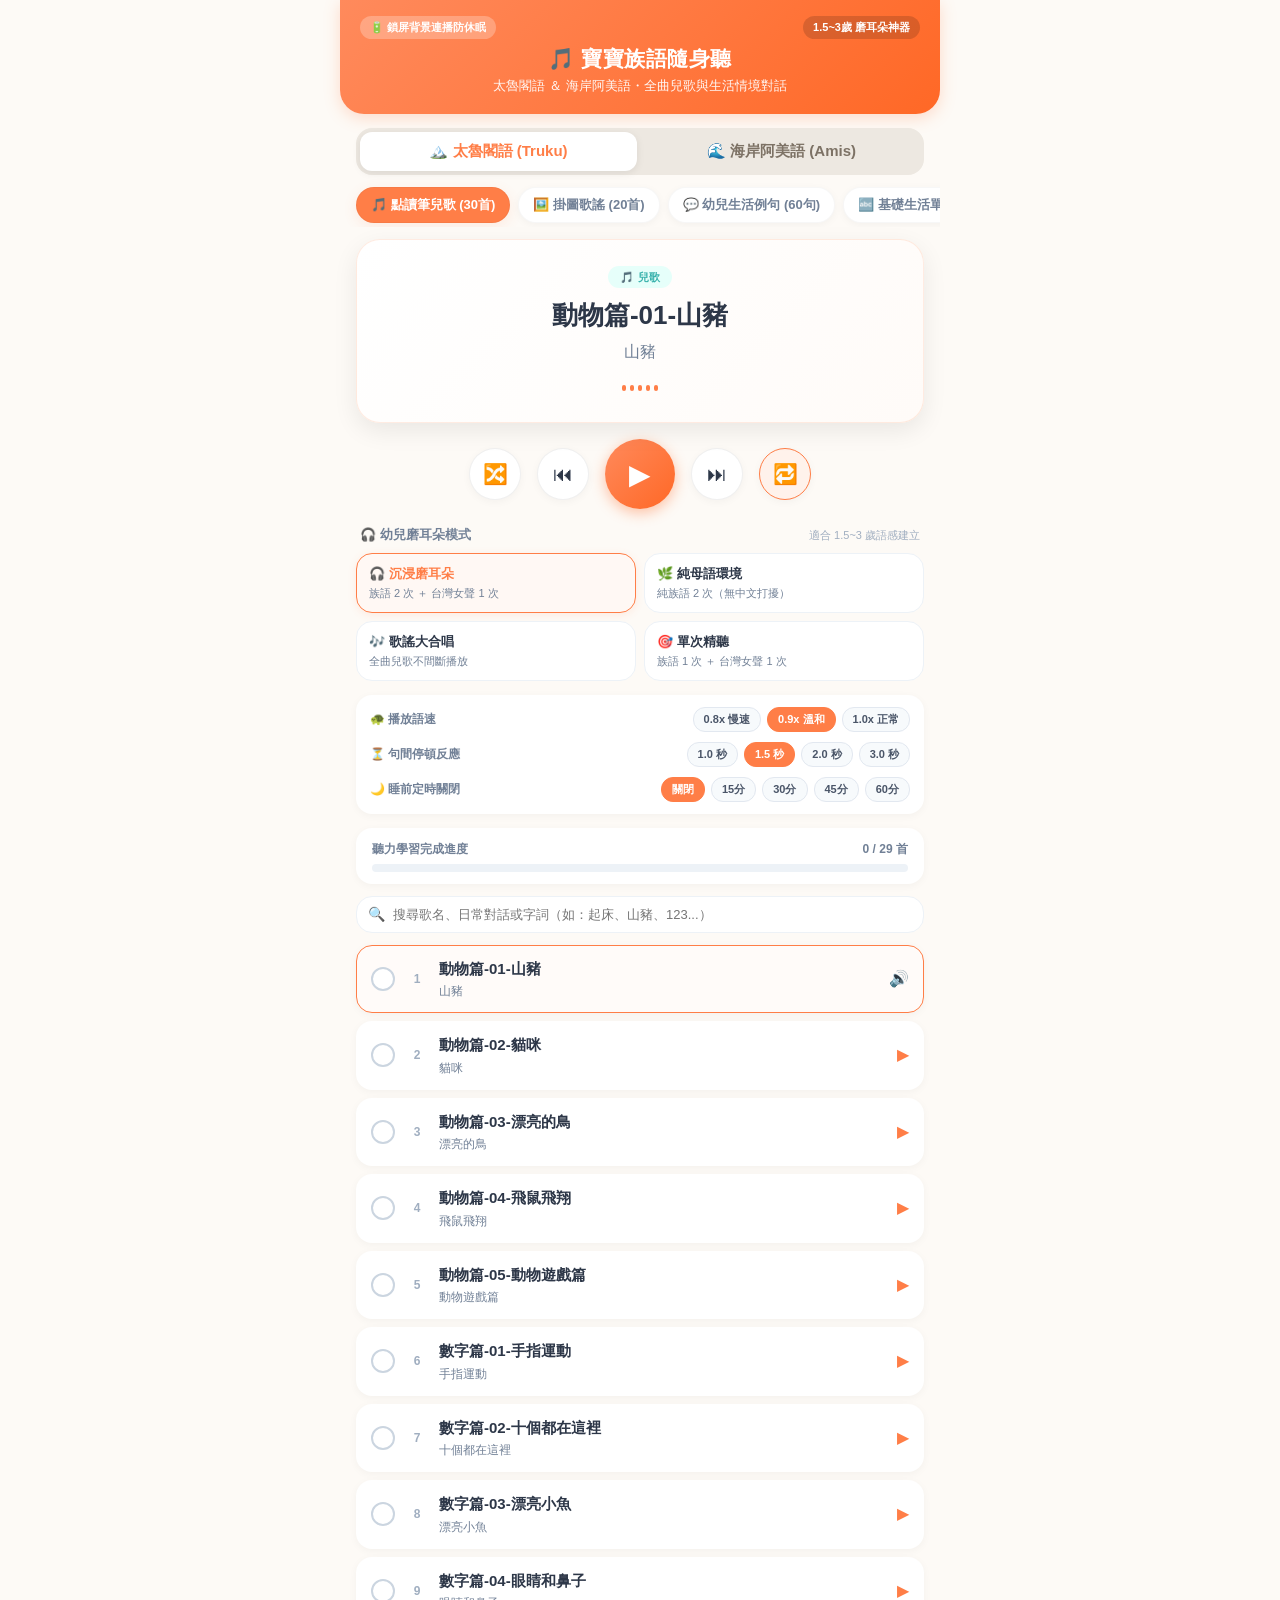
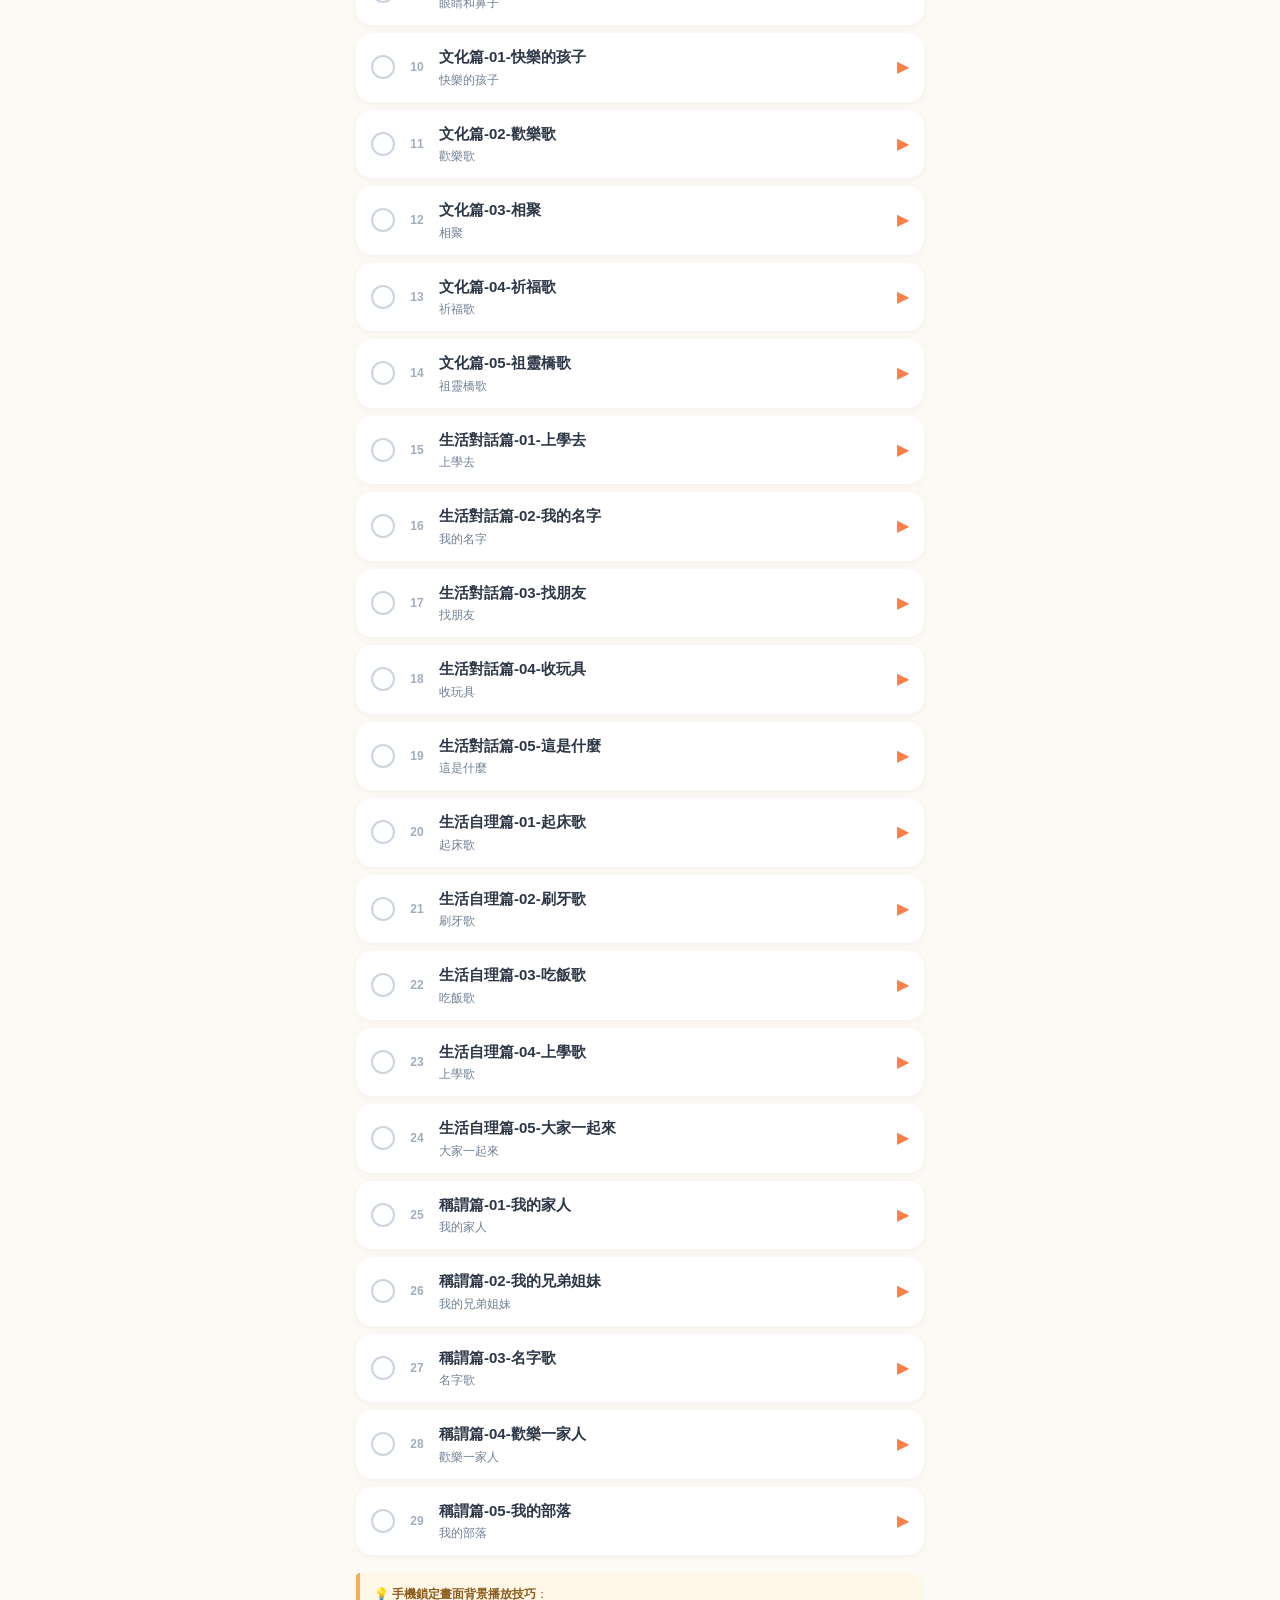
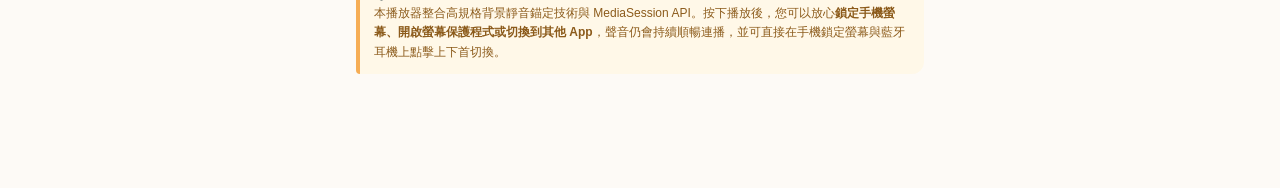
==== index.html @ fae2598d "feat: 全面升級微軟台灣自然女聲(曉臻)高音質中文朗讀及播放器連播優化 - 新增 267 個微軟神經網路 zh-TW-HsiaoChenNeural 高清 MP3 音檔 - 更新 commute_" ====
<!DOCTYPE html>
<html lang="zh-Hant">
<head>
  <meta charset="UTF-8">
  <meta name="viewport" content="width=device-width, initial-scale=1.0, maximum-scale=1.0, user-scalable=no, viewport-fit=cover">
  <title>寶寶族語隨身聽 - 太魯閣語 ＆ 海岸阿美語</title>
  <meta name="description" content="專為 1.5～3 歲幼兒打造的太魯閣語與海岸阿美語聽力啟蒙隨身聽，支援手機鎖屏連續播放">
  <meta name="theme-color" content="#ff7e47">
  <meta name="apple-mobile-web-app-capable" content="yes">
  <meta name="apple-mobile-web-app-status-bar-style" content="black-translucent">
  <link rel="manifest" href="manifest.json">
  <link rel="icon" type="image/png" href="icons/icon-192.png">
  <link rel="apple-touch-icon" href="icons/icon-192.png">
  <link rel="stylesheet" href="css/app.css">
</head>
<body>

<div class="app-container">
  <!-- 頂部標頭 -->
  <header>
    <div class="header-top">
      <span class="app-badge">🔋 鎖屏背景連播防休眠</span>
      <span class="app-badge" style="background: rgba(0,0,0,0.15)">1.5~3歲 磨耳朵神器</span>
    </div>
    <h1>🎵 寶寶族語隨身聽</h1>
    <p>太魯閣語 ＆ 海岸阿美語・全曲兒歌與生活情境對話</p>
  </header>

  <!-- 雙語切換 -->
  <div class="lang-selector">
    <button class="lang-btn active" data-lang="truku">🏔️ 太魯閣語 (Truku)</button>
    <button class="lang-btn" data-lang="amis">🌊 海岸阿美語 (Amis)</button>
  </div>

  <!-- 分類導航滑桿 -->
  <div class="cat-scroll-container">
    <button class="cat-pill active" data-cat="song_wawa">🎵 點讀筆兒歌 (30首)</button>
    <button class="cat-pill" data-cat="song_chart">🖼️ 掛圖歌謠 (20首)</button>
    <button class="cat-pill" data-cat="dialogues">💬 幼兒生活例句 (60句)</button>
    <button class="cat-pill" data-cat="vocab_wawa">🔤 基礎生活單字 (60字)</button>
    <button class="cat-pill" data-cat="vocab_lima">📖 LIMA 主題詞彙 (150字)</button>
    <button class="cat-pill" data-cat="song_classic">📻 經典歌謠篇</button>
    <button class="cat-pill" data-cat="all">🌟 綜合大輪播</button>
  </div>

  <!-- 當前播放主卡片 -->
  <div class="hero-card" id="heroCard">
    <span class="hero-tag" id="heroTag">🎵 兒歌樂園</span>
    <div class="hero-title" id="heroTitle">載入中...</div>
    <div class="hero-sub" id="heroSub">點擊播放開始磨耳朵</div>
    <div class="audio-pulse">
      <div class="pulse-bar"></div>
      <div class="pulse-bar"></div>
      <div class="pulse-bar"></div>
      <div class="pulse-bar"></div>
      <div class="pulse-bar"></div>
    </div>
  </div>

  <!-- 主播放控制列 -->
  <div class="controls-main">
    <button class="ctrl-btn" id="shuffleBtn" title="隨機洗牌">🔀</button>
    <button class="ctrl-btn" id="prevBtn" title="上一首">⏮</button>
    <button class="ctrl-btn play-btn" id="playBtn" title="播放 / 暫停">▶</button>
    <button class="ctrl-btn" id="nextBtn" title="下一首">⏭</button>
    <button class="ctrl-btn active" id="loopBtn" title="整輪循環">🔁</button>
  </div>

  <!-- 幼兒磨耳朵模式選擇 -->
  <div class="section-title">
    <span>🎧 幼兒磨耳朵模式</span>
    <span style="font-size:11px; font-weight:normal; color:#a0aec0;">適合 1.5~3 歲語感建立</span>
  </div>
  <div class="mode-grid">
    <div class="mode-btn active" data-mode="repeat2_zh1">
      <div class="mode-title">🎧 沉浸磨耳朵</div>
      <div class="mode-desc">族語 2 次 ＋ 台灣女聲 1 次</div>
    </div>
    <div class="mode-btn" data-mode="indigenous_only">
      <div class="mode-title">🌿 純母語環境</div>
      <div class="mode-desc">純族語 2 次（無中文打擾）</div>
    </div>
    <div class="mode-btn" data-mode="song_continuous">
      <div class="mode-title">🎶 歌謠大合唱</div>
      <div class="mode-desc">全曲兒歌不間斷播放</div>
    </div>
    <div class="mode-btn" data-mode="repeat1_zh1">
      <div class="mode-title">🎯 單次精聽</div>
      <div class="mode-desc">族語 1 次 ＋ 台灣女聲 1 次</div>
    </div>
  </div>

  <!-- 聽力參數微調面板 -->
  <div class="params-box">
    <!-- 語速 -->
    <div class="param-row">
      <span class="param-label">🐢 播放語速</span>
      <div class="pill-group">
        <button class="option-pill speed-pill" data-speed="0.8">0.8x 慢速</button>
        <button class="option-pill speed-pill active" data-speed="0.9">0.9x 溫和</button>
        <button class="option-pill speed-pill" data-speed="1.0">1.0x 正常</button>
      </div>
    </div>
    <!-- 句間停頓 -->
    <div class="param-row">
      <span class="param-label">⏳ 句間停頓反應</span>
      <div class="pill-group">
        <button class="option-pill gap-pill" data-gap="1.0">1.0 秒</button>
        <button class="option-pill gap-pill active" data-gap="1.5">1.5 秒</button>
        <button class="option-pill gap-pill" data-gap="2.0">2.0 秒</button>
        <button class="option-pill gap-pill" data-gap="3.0">3.0 秒</button>
      </div>
    </div>
    <!-- 睡眠定時器 -->
    <div class="param-row">
      <span class="param-label">🌙 睡前定時關閉</span>
      <div class="pill-group">
        <button class="option-pill sleep-pill active" data-sleep="0">關閉</button>
        <button class="option-pill sleep-pill" data-sleep="15">15分</button>
        <button class="option-pill sleep-pill" data-sleep="30">30分</button>
        <button class="option-pill sleep-pill" data-sleep="45">45分</button>
        <button class="option-pill sleep-pill" data-sleep="60">60分</button>
      </div>
    </div>
  </div>

  <!-- 打卡進度條 -->
  <div class="progress-card">
    <div class="progress-header">
      <span>聽力學習完成進度</span>
      <span><strong id="doneCount">0</strong> / <span id="totalCount">0</span> 首</span>
    </div>
    <div class="progress-bar-bg">
      <div class="progress-bar-fill" id="progressFill"></div>
    </div>
  </div>

  <!-- 搜尋過濾框 -->
  <div class="search-box">
    <span class="search-icon">🔍</span>
    <input type="text" id="searchInput" class="search-input" placeholder="搜尋歌名、日常對話或字詞（如：起床、山豬、123...）">
  </div>

  <!-- 歌曲 / 句型列表 -->
  <div class="playlist" id="playlist"></div>

  <!-- 說明卡片 -->
  <div class="notice-box">
    💡 <strong>手機鎖定畫面背景播放技巧</strong>：<br>
    本播放器整合高規格背景靜音錨定技術與 MediaSession API。按下播放後，您可以放心<strong>鎖定手機螢幕、開啟螢幕保護程式或切換到其他 App</strong>，聲音仍會持續順暢連播，並可直接在手機鎖定螢幕與藍牙耳機上點擊上下首切換。
  </div>
</div>

<!-- 浮動迷你播放列 -->
<div class="mini-player" id="miniPlayer" style="display:none;">
  <div class="mini-info">
    <div class="mini-title" id="miniTitle">-</div>
    <div class="mini-sub" id="miniSub">-</div>
  </div>
  <div class="mini-controls">
    <button class="mini-btn" id="miniPrevBtn">⏮</button>
    <button class="mini-btn play" id="miniPlayBtn">▶</button>
    <button class="mini-btn" id="miniNextBtn">⏭</button>
  </div>
</div>

<!-- 模組化腳本 -->
<script src="js/data/truku_data.js"></script>
<script src="js/data/amis_data.js"></script>
<script src="js/audio_engine.js"></script>
<script src="js/commute_player.js"></script>
<script src="js/app.js"></script>

</body>
</html>
---- css/app.css ----
:root {
  --primary: #ff7e47;
  --primary-light: #fff2eb;
  --primary-hover: #ff6826;
  --secondary: #38b2ac;
  --secondary-light: #e6fffa;
  --accent: #f6ad55;
  --accent-yellow: #fefcbf;
  --bg: #fdfaf6;
  --card-bg: #ffffff;
  --text-main: #2d3748;
  --text-muted: #718096;
  --text-light: #a0aec0;
  --border-color: #edf2f7;
  --done-color: #48bb78;
  --shadow-sm: 0 2px 8px rgba(0, 0, 0, 0.04);
  --shadow-md: 0 4px 14px rgba(255, 126, 71, 0.12);
  --shadow-lg: 0 8px 24px rgba(0, 0, 0, 0.08);
  --radius-sm: 10px;
  --radius-md: 16px;
  --radius-lg: 24px;
}

* {
  box-sizing: border-box;
  margin: 0;
  padding: 0;
  -webkit-tap-highlight-color: transparent;
  user-select: none;
}

body {
  font-family: -apple-system, BlinkMacSystemFont, "Segoe UI", Roboto, "PingFang TC", "Microsoft JhengHei", sans-serif;
  background-color: var(--bg);
  color: var(--text-main);
  line-height: 1.5;
  padding-bottom: 90px;
}

.app-container {
  max-width: 600px;
  margin: 0 auto;
  min-height: 100vh;
  display: flex;
  flex-direction: column;
}

/* Header */
header {
  background: linear-gradient(135deg, #ff8a5c 0%, #ff6826 100%);
  color: white;
  padding: 16px 20px 18px;
  border-radius: 0 0 var(--radius-lg) var(--radius-lg);
  box-shadow: 0 4px 16px rgba(255, 126, 71, 0.25);
  text-align: center;
}

.header-top {
  display: flex;
  justify-content: space-between;
  align-items: center;
  margin-bottom: 4px;
}

.app-badge {
  background: rgba(255, 255, 255, 0.25);
  color: white;
  font-size: 11px;
  font-weight: bold;
  padding: 3px 10px;
  border-radius: 20px;
  display: inline-flex;
  align-items: center;
  gap: 4px;
}

header h1 {
  font-size: 21px;
  font-weight: 800;
  letter-spacing: 0.5px;
  margin-top: 2px;
}

header p {
  font-size: 13px;
  opacity: 0.95;
  margin-top: 2px;
}

/* Language Switcher */
.lang-selector {
  display: flex;
  margin: 14px 16px 0;
  background: #ede8e1;
  border-radius: var(--radius-md);
  padding: 4px;
  gap: 6px;
}

.lang-btn {
  flex: 1;
  border: none;
  background: transparent;
  padding: 10px 8px;
  border-radius: 12px;
  font-size: 15px;
  font-weight: 700;
  color: #7d7265;
  cursor: pointer;
  transition: all 0.2s ease;
  display: flex;
  align-items: center;
  justify-content: center;
  gap: 6px;
}

.lang-btn.active {
  background: white;
  color: var(--primary);
  box-shadow: 0 2px 8px rgba(0, 0, 0, 0.08);
}

/* Category Pills (Horizontal Scroll) */
.cat-scroll-container {
  display: flex;
  gap: 8px;
  overflow-x: auto;
  padding: 12px 16px 4px;
  scrollbar-width: none;
}

.cat-scroll-container::-webkit-scrollbar {
  display: none;
}

.cat-pill {
  flex-shrink: 0;
  border: none;
  background: white;
  color: var(--text-muted);
  font-size: 13px;
  font-weight: 600;
  padding: 8px 14px;
  border-radius: 20px;
  box-shadow: var(--shadow-sm);
  cursor: pointer;
  transition: all 0.2s ease;
  display: flex;
  align-items: center;
  gap: 4px;
  border: 1px solid rgba(0,0,0,0.03);
}

.cat-pill.active {
  background: var(--primary);
  color: white;
  box-shadow: var(--shadow-md);
}

/* Hero Player Card */
.hero-card {
  margin: 12px 16px 0;
  background: linear-gradient(135deg, #ffffff 0%, #fffbf8 100%);
  border-radius: var(--radius-lg);
  padding: 24px 20px;
  text-align: center;
  box-shadow: var(--shadow-lg);
  border: 1px solid rgba(255, 126, 71, 0.15);
  position: relative;
  overflow: hidden;
}

.hero-tag {
  display: inline-block;
  font-size: 11px;
  font-weight: 700;
  color: var(--secondary);
  background: var(--secondary-light);
  padding: 3px 12px;
  border-radius: 20px;
  margin-bottom: 10px;
}

.hero-title {
  font-size: 26px;
  font-weight: 800;
  color: var(--text-main);
  line-height: 1.35;
  word-break: break-word;
  min-height: 36px;
  display: flex;
  align-items: center;
  justify-content: center;
}

.hero-sub {
  font-size: 16px;
  font-weight: 500;
  color: #718096;
  margin-top: 6px;
  min-height: 24px;
}

.audio-pulse {
  display: flex;
  justify-content: center;
  align-items: center;
  gap: 4px;
  height: 20px;
  margin-top: 14px;
}

.pulse-bar {
  width: 4px;
  height: 6px;
  background: var(--primary);
  border-radius: 2px;
  transition: height 0.2s ease;
}

.hero-card.playing .pulse-bar:nth-child(1) { animation: bounce 0.8s ease infinite alternate; }
.hero-card.playing .pulse-bar:nth-child(2) { animation: bounce 0.6s ease infinite 0.2s alternate; }
.hero-card.playing .pulse-bar:nth-child(3) { animation: bounce 0.9s ease infinite 0.4s alternate; }
.hero-card.playing .pulse-bar:nth-child(4) { animation: bounce 0.7s ease infinite 0.1s alternate; }
.hero-card.playing .pulse-bar:nth-child(5) { animation: bounce 0.8s ease infinite 0.3s alternate; }

@keyframes bounce {
  0% { height: 4px; }
  100% { height: 20px; }
}

/* Controls */
.controls-main {
  display: flex;
  align-items: center;
  justify-content: center;
  gap: 16px;
  margin: 16px 16px 0;
}

.ctrl-btn {
  background: white;
  border: 1px solid rgba(0,0,0,0.06);
  border-radius: 50%;
  width: 52px;
  height: 52px;
  font-size: 20px;
  box-shadow: var(--shadow-sm);
  display: flex;
  align-items: center;
  justify-content: center;
  cursor: pointer;
  color: var(--text-main);
  transition: all 0.15s ease;
}

.ctrl-btn:active {
  transform: scale(0.92);
}

.ctrl-btn.play-btn {
  width: 70px;
  height: 70px;
  background: linear-gradient(135deg, #ff8a5c 0%, #ff6826 100%);
  color: white;
  font-size: 28px;
  box-shadow: 0 4px 14px rgba(255, 104, 38, 0.4);
  border: none;
}

.ctrl-btn.active {
  color: var(--primary);
  border-color: var(--primary);
  background: var(--primary-light);
}

/* Play Mode Selector */
.section-title {
  font-size: 13px;
  font-weight: 700;
  color: var(--text-muted);
  margin: 16px 20px 8px;
  display: flex;
  justify-content: space-between;
  align-items: center;
}

.mode-grid {
  display: grid;
  grid-template-columns: repeat(2, 1fr);
  gap: 8px;
  margin: 0 16px;
}

.mode-btn {
  background: white;
  border: 1px solid var(--border-color);
  border-radius: var(--radius-md);
  padding: 10px 12px;
  text-align: left;
  cursor: pointer;
  transition: all 0.2s ease;
}

.mode-btn.active {
  border-color: var(--primary);
  background: #fff8f4;
  box-shadow: 0 2px 8px rgba(255, 126, 71, 0.12);
}

.mode-title {
  font-size: 13px;
  font-weight: 700;
  color: var(--text-main);
  display: flex;
  align-items: center;
  gap: 4px;
}

.mode-btn.active .mode-title {
  color: var(--primary);
}

.mode-desc {
  font-size: 11px;
  color: var(--text-muted);
  margin-top: 2px;
}

/* Parameters Row (Speed, Gap, Sleep) */
.params-box {
  margin: 14px 16px 0;
  background: white;
  border-radius: var(--radius-md);
  padding: 12px 14px;
  box-shadow: var(--shadow-sm);
  display: flex;
  flex-direction: column;
  gap: 10px;
}

.param-row {
  display: flex;
  align-items: center;
  justify-content: space-between;
  font-size: 12px;
}

.param-label {
  color: var(--text-muted);
  font-weight: 600;
  display: flex;
  align-items: center;
  gap: 4px;
}

.pill-group {
  display: flex;
  gap: 6px;
}

.option-pill {
  border: 1px solid #e2e8f0;
  background: #f7fafc;
  color: #4a5568;
  font-size: 11px;
  font-weight: 700;
  padding: 4px 10px;
  border-radius: 12px;
  cursor: pointer;
  transition: all 0.15s ease;
}

.option-pill.active {
  background: var(--primary);
  color: white;
  border-color: var(--primary);
}

/* Progress & Playlist */
.progress-card {
  margin: 14px 16px 0;
  background: white;
  border-radius: var(--radius-md);
  padding: 12px 16px;
  box-shadow: var(--shadow-sm);
}

.progress-header {
  display: flex;
  justify-content: space-between;
  font-size: 12px;
  color: var(--text-muted);
  font-weight: 600;
  margin-bottom: 6px;
}

.progress-bar-bg {
  background: #edf2f7;
  border-radius: 10px;
  height: 8px;
  overflow: hidden;
}

.progress-bar-fill {
  background: var(--done-color);
  height: 100%;
  width: 0%;
  border-radius: 10px;
  transition: width 0.3s ease;
}

/* Search Bar */
.search-box {
  margin: 12px 16px 0;
  position: relative;
}

.search-input {
  width: 100%;
  background: white;
  border: 1px solid var(--border-color);
  border-radius: var(--radius-md);
  padding: 10px 14px 10px 36px;
  font-size: 13px;
  color: var(--text-main);
  outline: none;
}

.search-icon {
  position: absolute;
  left: 12px;
  top: 50%;
  transform: translateY(-50%);
  color: var(--text-light);
  font-size: 14px;
}

/* Playlist Items */
.playlist {
  margin: 12px 16px 0;
  display: flex;
  flex-direction: column;
  gap: 8px;
}

.track-item {
  display: flex;
  align-items: center;
  background: white;
  border-radius: var(--radius-md);
  padding: 12px 14px;
  box-shadow: var(--shadow-sm);
  gap: 12px;
  cursor: pointer;
  border: 1.5px solid transparent;
  transition: all 0.2s ease;
}

.track-item:active {
  background: #faf5f0;
}

.track-item.playing {
  border-color: var(--primary);
  background: #fffbf9;
}

.track-item.done {
  background: #f7fdf7;
}

.track-check {
  width: 24px;
  height: 24px;
  min-width: 24px;
  border-radius: 50%;
  border: 2px solid #cbd5e0;
  display: flex;
  align-items: center;
  justify-content: center;
  font-size: 12px;
  color: white;
  background: white;
}

.track-item.done .track-check {
  background: var(--done-color);
  border-color: var(--done-color);
}

.track-num {
  font-size: 12px;
  font-weight: 700;
  color: var(--text-light);
  width: 20px;
  text-align: center;
}

.track-info {
  flex: 1;
  min-width: 0;
}

.track-title {
  font-size: 15px;
  font-weight: 700;
  color: var(--text-main);
  white-space: nowrap;
  overflow: hidden;
  text-overflow: ellipsis;
}

.track-sub {
  font-size: 12px;
  color: var(--text-muted);
  margin-top: 2px;
  white-space: nowrap;
  overflow: hidden;
  text-overflow: ellipsis;
}

.track-play-icon {
  font-size: 16px;
  color: var(--primary);
}

/* Footer & Notice */
.notice-box {
  margin: 18px 16px 24px;
  background: #fff8e8;
  border-left: 4px solid #f6ad55;
  border-radius: 4px 12px 12px 4px;
  padding: 12px 14px;
  font-size: 12px;
  color: #8c5b1b;
  line-height: 1.6;
}

/* Floating Mini Bar (when scrolled) */
.mini-player {
  position: fixed;
  bottom: 0;
  left: 0;
  right: 0;
  background: rgba(255, 255, 255, 0.96);
  backdrop-filter: blur(10px);
  border-top: 1px solid var(--border-color);
  padding: 10px 16px;
  display: flex;
  align-items: center;
  justify-content: space-between;
  box-shadow: 0 -4px 16px rgba(0, 0, 0, 0.08);
  z-index: 100;
}

.mini-info {
  flex: 1;
  min-width: 0;
  margin-right: 12px;
}

.mini-title {
  font-size: 14px;
  font-weight: 700;
  white-space: nowrap;
  overflow: hidden;
  text-overflow: ellipsis;
}

.mini-sub {
  font-size: 11px;
  color: var(--text-muted);
  white-space: nowrap;
  overflow: hidden;
  text-overflow: ellipsis;
}

.mini-controls {
  display: flex;
  align-items: center;
  gap: 10px;
}

.mini-btn {
  background: transparent;
  border: none;
  font-size: 20px;
  color: var(--text-main);
  cursor: pointer;
}

.mini-btn.play {
  width: 40px;
  height: 40px;
  background: var(--primary);
  color: white;
  border-radius: 50%;
  font-size: 18px;
  display: flex;
  align-items: center;
  justify-content: center;
}
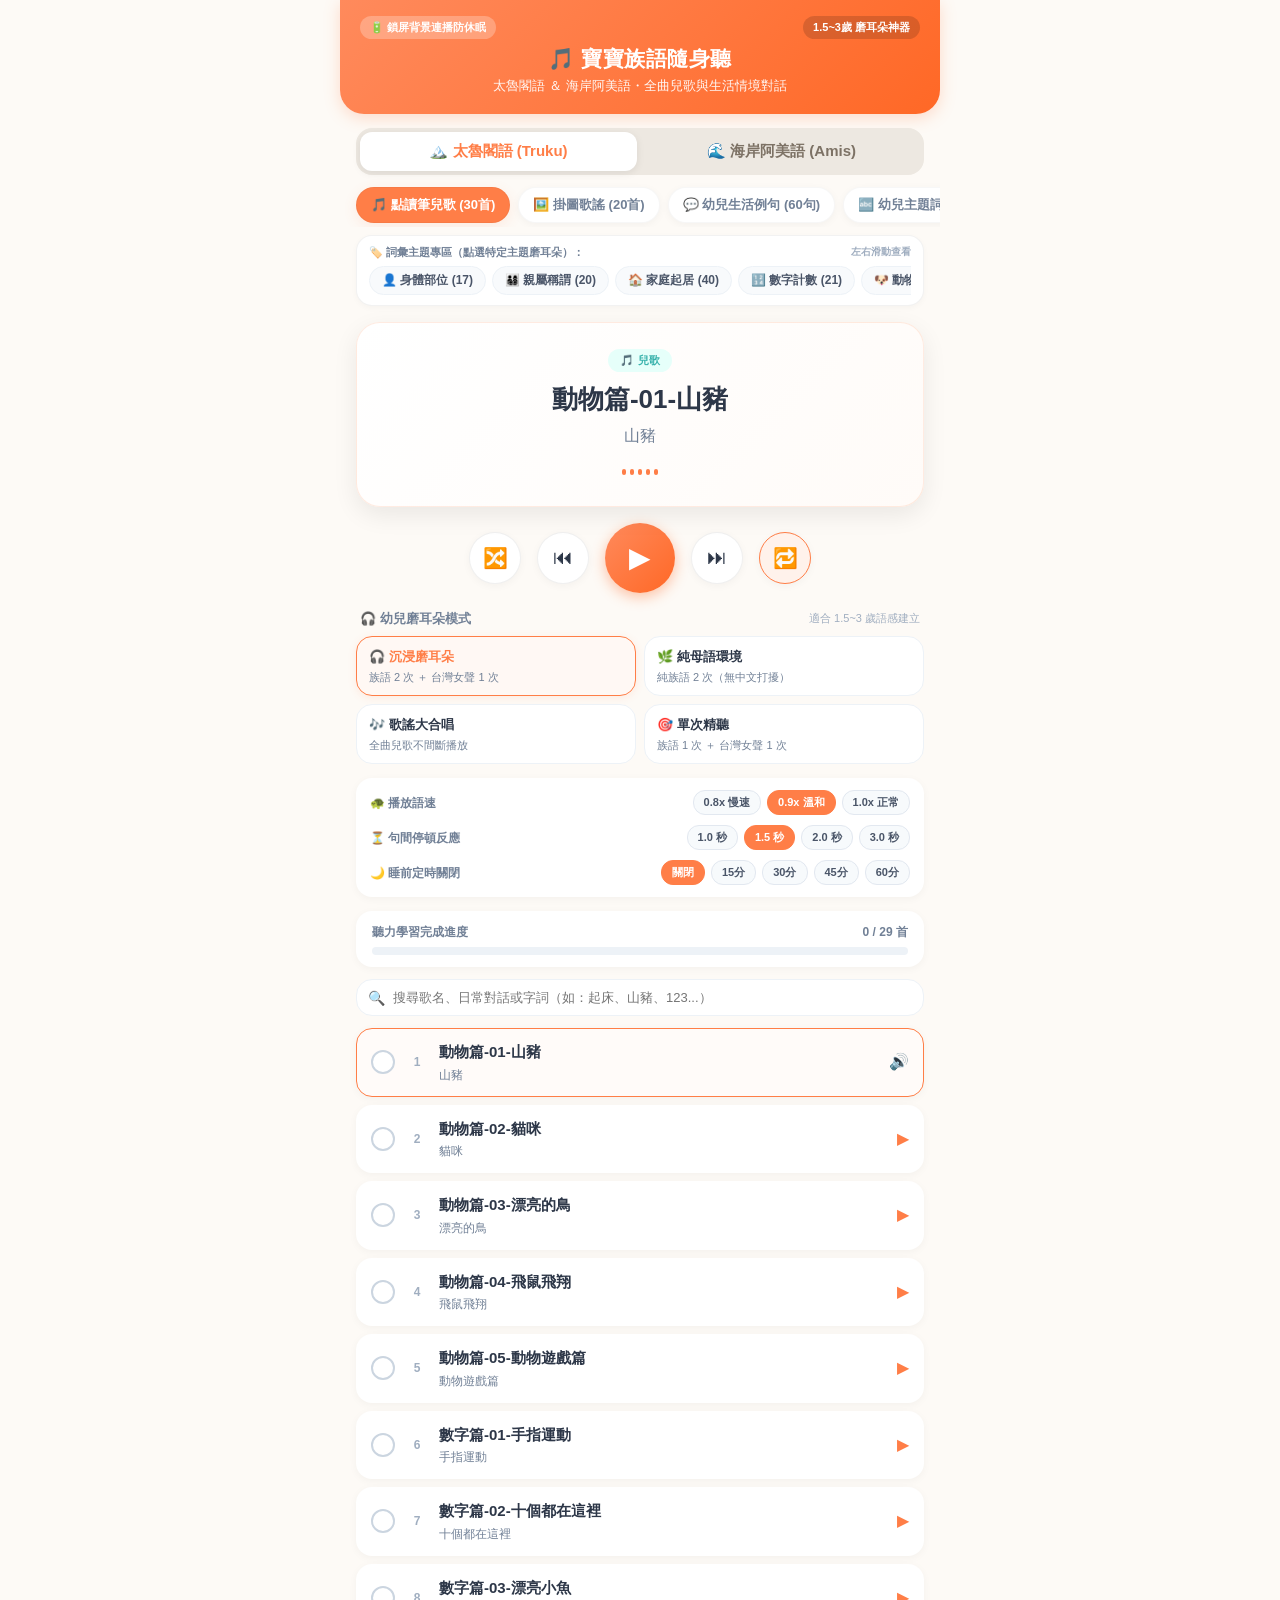
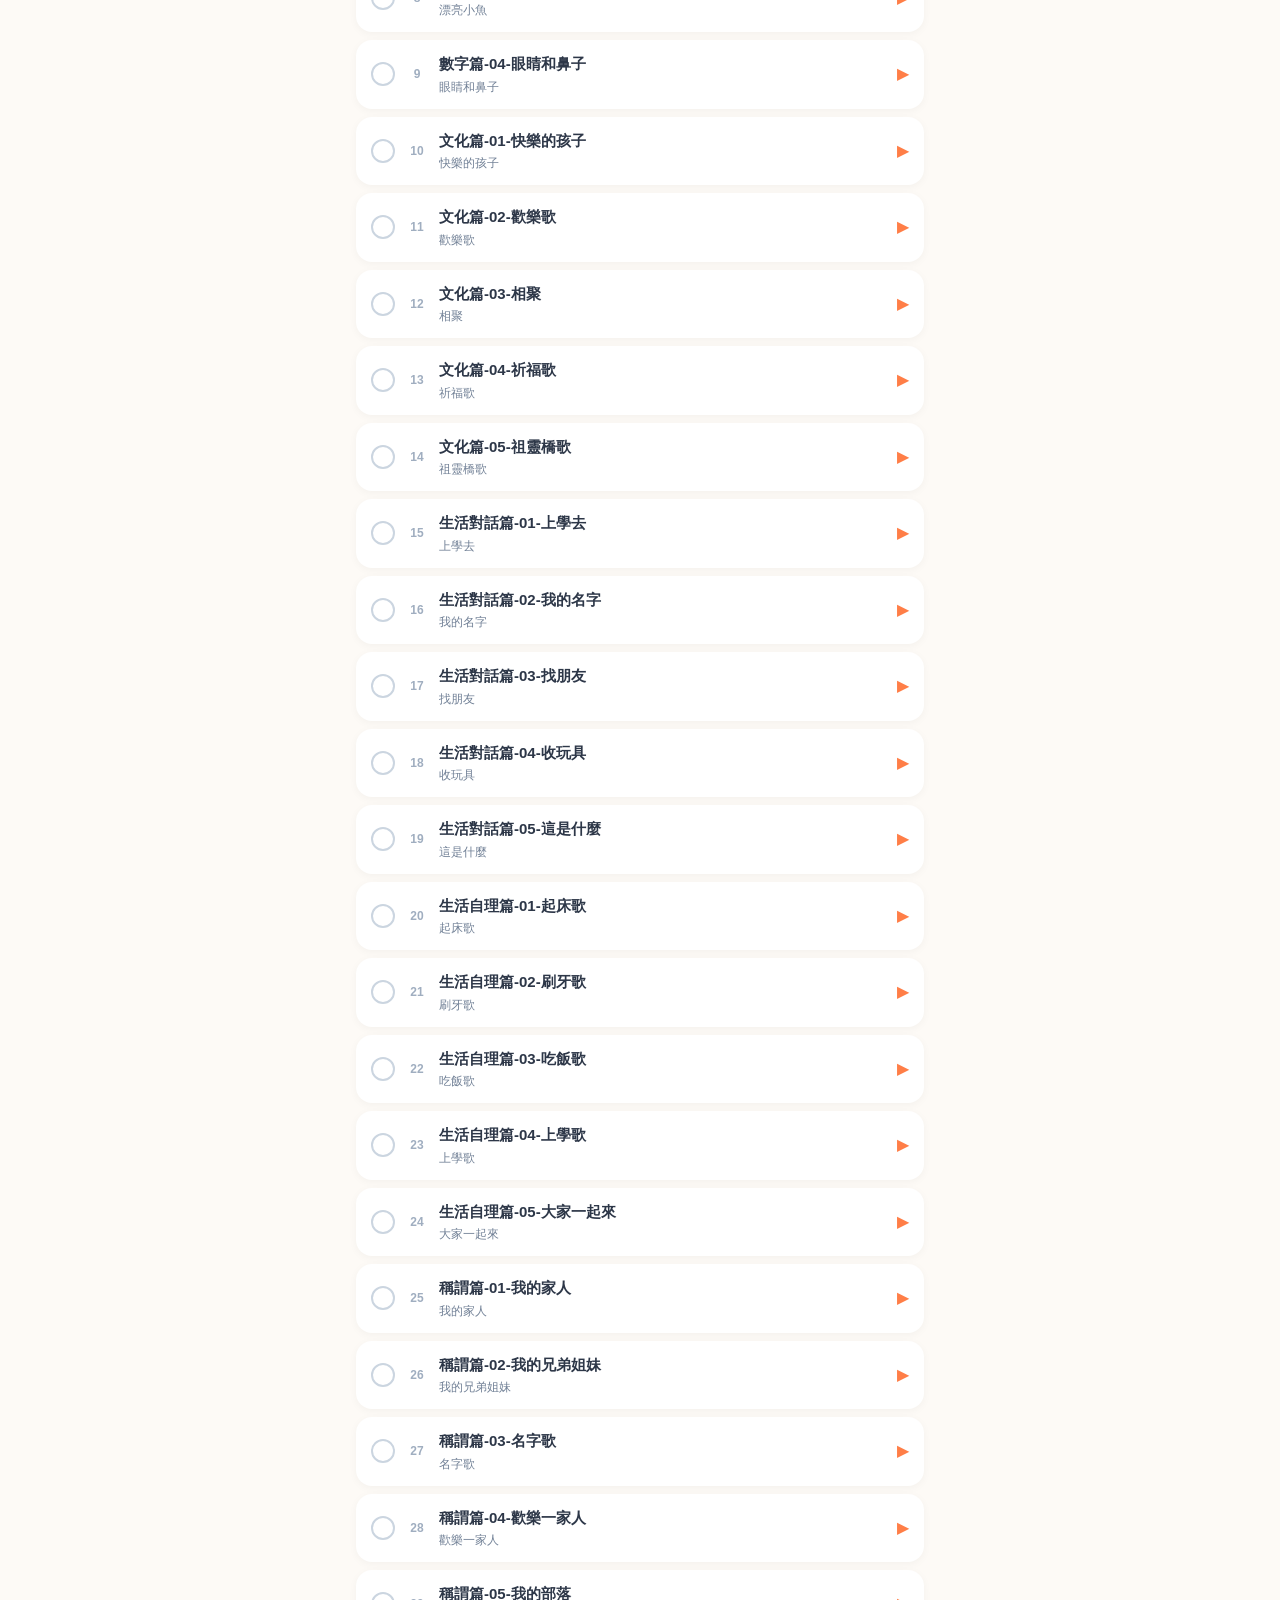
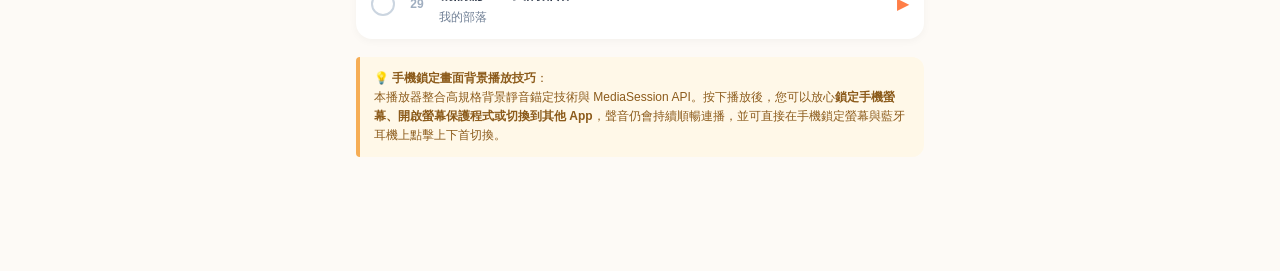
==== commit d799c3cb: "feat: 新增幼兒詞彙 9 大主題分類專區（身體部位、數字、親屬稱謂、家庭起居等）與一鍵磨耳朵快捷導航" ====
--- a/index.html
+++ b/index.html
@@ -37,10 +37,29 @@
     <button class="cat-pill active" data-cat="song_wawa">🎵 點讀筆兒歌 (30首)</button>
     <button class="cat-pill" data-cat="song_chart">🖼️ 掛圖歌謠 (20首)</button>
     <button class="cat-pill" data-cat="dialogues">💬 幼兒生活例句 (60句)</button>
-    <button class="cat-pill" data-cat="vocab_wawa">🔤 基礎生活單字 (60字)</button>
-    <button class="cat-pill" data-cat="vocab_lima">📖 LIMA 主題詞彙 (150字)</button>
+    <button class="cat-pill" data-cat="vocab_all">🔤 幼兒主題詞彙 (210字)</button>
     <button class="cat-pill" data-cat="song_classic">📻 經典歌謠篇</button>
     <button class="cat-pill" data-cat="all">🌟 綜合大輪播</button>
+  </div>
+
+  <!-- 幼兒主題詞彙快選專區 -->
+  <div class="vocab-topics-box">
+    <div class="vocab-topics-header">
+      <span>🏷️ 詞彙主題專區（點選特定主題磨耳朵）：</span>
+      <span style="font-size:10px; color:#a0aec0;">左右滑動查看</span>
+    </div>
+    <div class="topic-scroll">
+      <button class="topic-pill" data-cat="vocab_body">👤 身體部位 (17)</button>
+      <button class="topic-pill" data-cat="vocab_family">👨‍👩‍👧‍👦 親屬稱謂 (20)</button>
+      <button class="topic-pill" data-cat="vocab_daily">🏠 家庭起居 (40)</button>
+      <button class="topic-pill" data-cat="vocab_number">🔢 數字計數 (21)</button>
+      <button class="topic-pill" data-cat="vocab_animal">🐶 動物世界 (26)</button>
+      <button class="topic-pill" data-cat="vocab_nature">🌿 自然飲食 (28)</button>
+      <button class="topic-pill" data-cat="vocab_color">🎨 顏色形狀 (11)</button>
+      <button class="topic-pill" data-cat="vocab_place">🚗 場所交通 (25)</button>
+      <button class="topic-pill" data-cat="vocab_time">📅 時間月份 (22)</button>
+      <button class="topic-pill" data-cat="vocab_all">🌟 全部詞彙 (210)</button>
+    </div>
   </div>
 
   <!-- 當前播放主卡片 -->
--- a/css/app.css
+++ b/css/app.css
@@ -157,6 +157,66 @@
   box-shadow: var(--shadow-md);
 }
 
+/* Vocab Topics Bar */
+.vocab-topics-box {
+  margin: 8px 16px 4px;
+  background: #ffffff;
+  border-radius: var(--radius-md);
+  padding: 8px 12px;
+  box-shadow: 0 2px 6px rgba(0, 0, 0, 0.03);
+  border: 1px solid rgba(0, 0, 0, 0.05);
+}
+
+.vocab-topics-header {
+  font-size: 11px;
+  font-weight: 700;
+  color: var(--text-muted);
+  margin-bottom: 6px;
+  display: flex;
+  align-items: center;
+  justify-content: space-between;
+}
+
+.topic-scroll {
+  display: flex;
+  gap: 6px;
+  overflow-x: auto;
+  scrollbar-width: none;
+  padding-bottom: 2px;
+}
+
+.topic-scroll::-webkit-scrollbar {
+  display: none;
+}
+
+.topic-pill {
+  flex-shrink: 0;
+  border: 1px solid #edf2f7;
+  background: #f8fafc;
+  color: #4a5568;
+  font-size: 12px;
+  font-weight: 600;
+  padding: 5px 12px;
+  border-radius: 16px;
+  cursor: pointer;
+  transition: all 0.2s ease;
+  white-space: nowrap;
+  display: inline-flex;
+  align-items: center;
+  gap: 4px;
+}
+
+.topic-pill:hover {
+  background: #edf2f7;
+}
+
+.topic-pill.active {
+  background: #319795;
+  border-color: #319795;
+  color: white;
+  box-shadow: 0 2px 8px rgba(49, 151, 149, 0.3);
+}
+
 /* Hero Player Card */
 .hero-card {
   margin: 12px 16px 0;
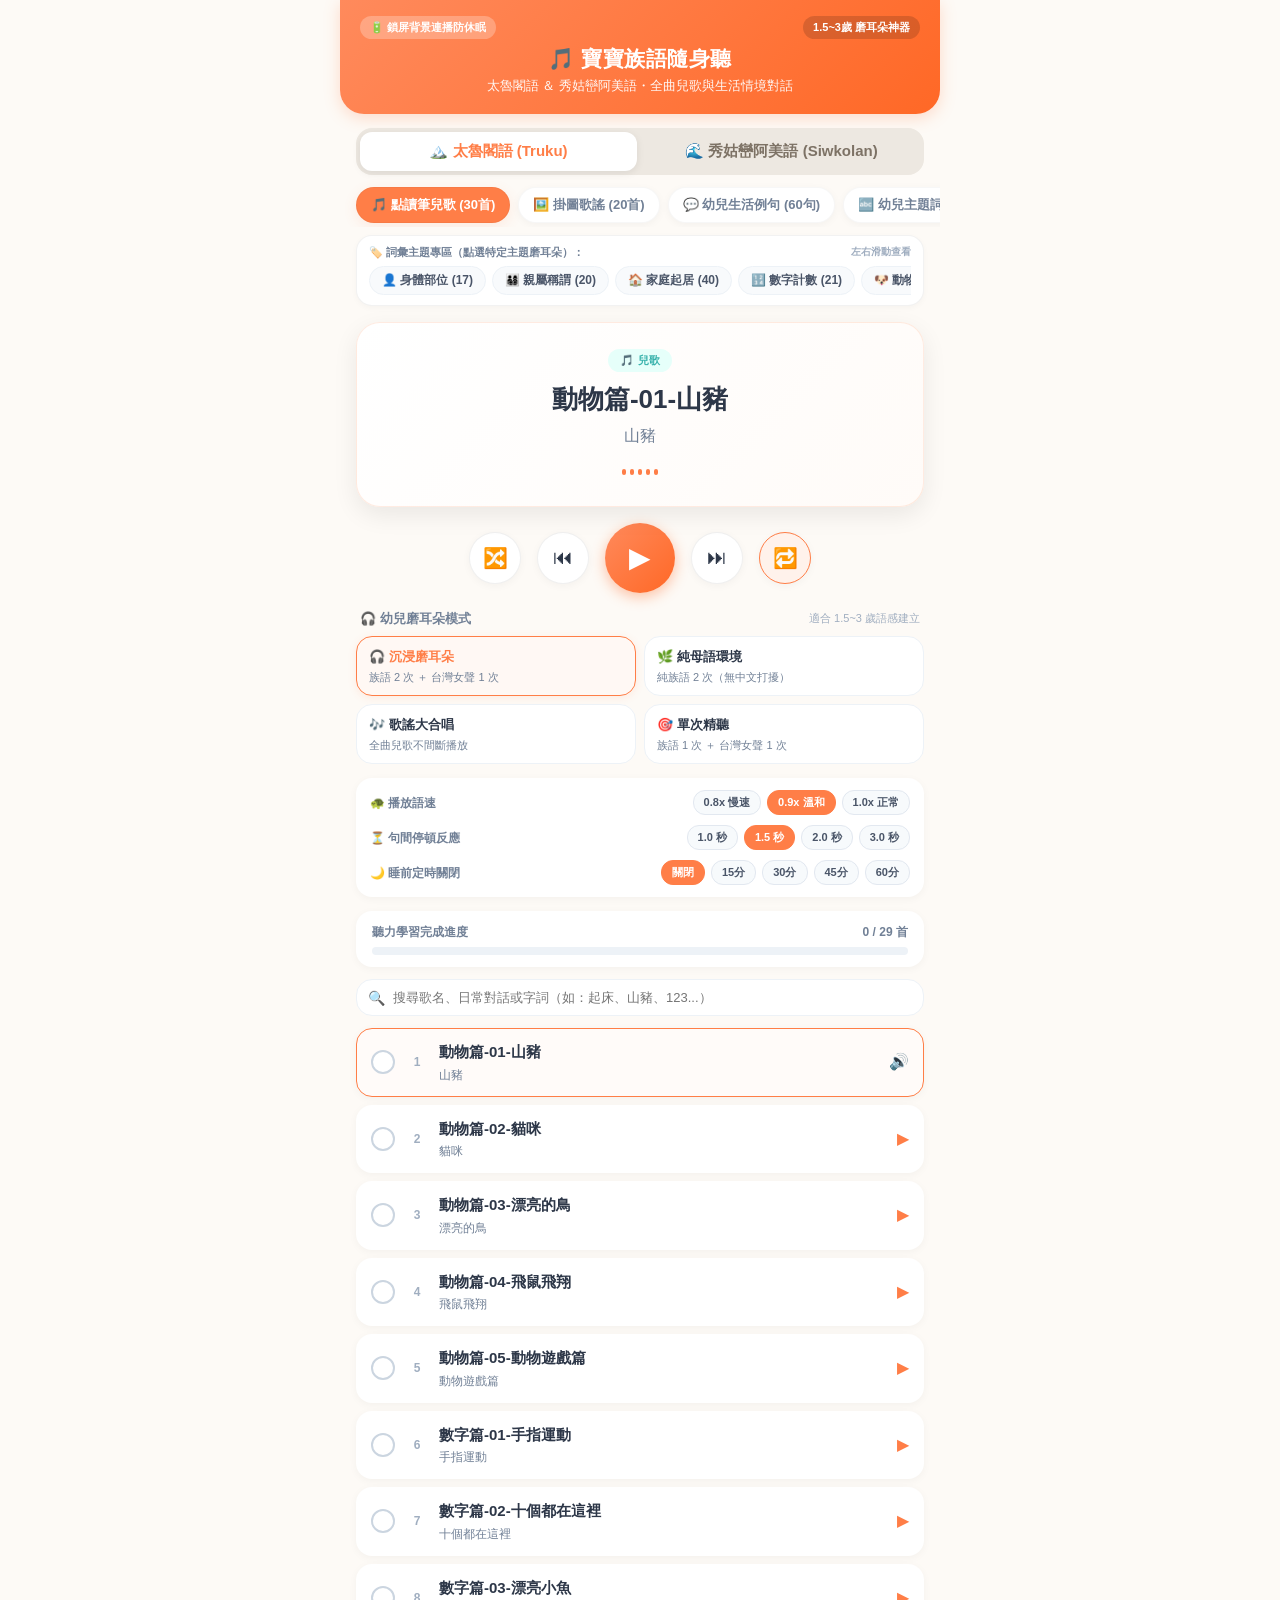
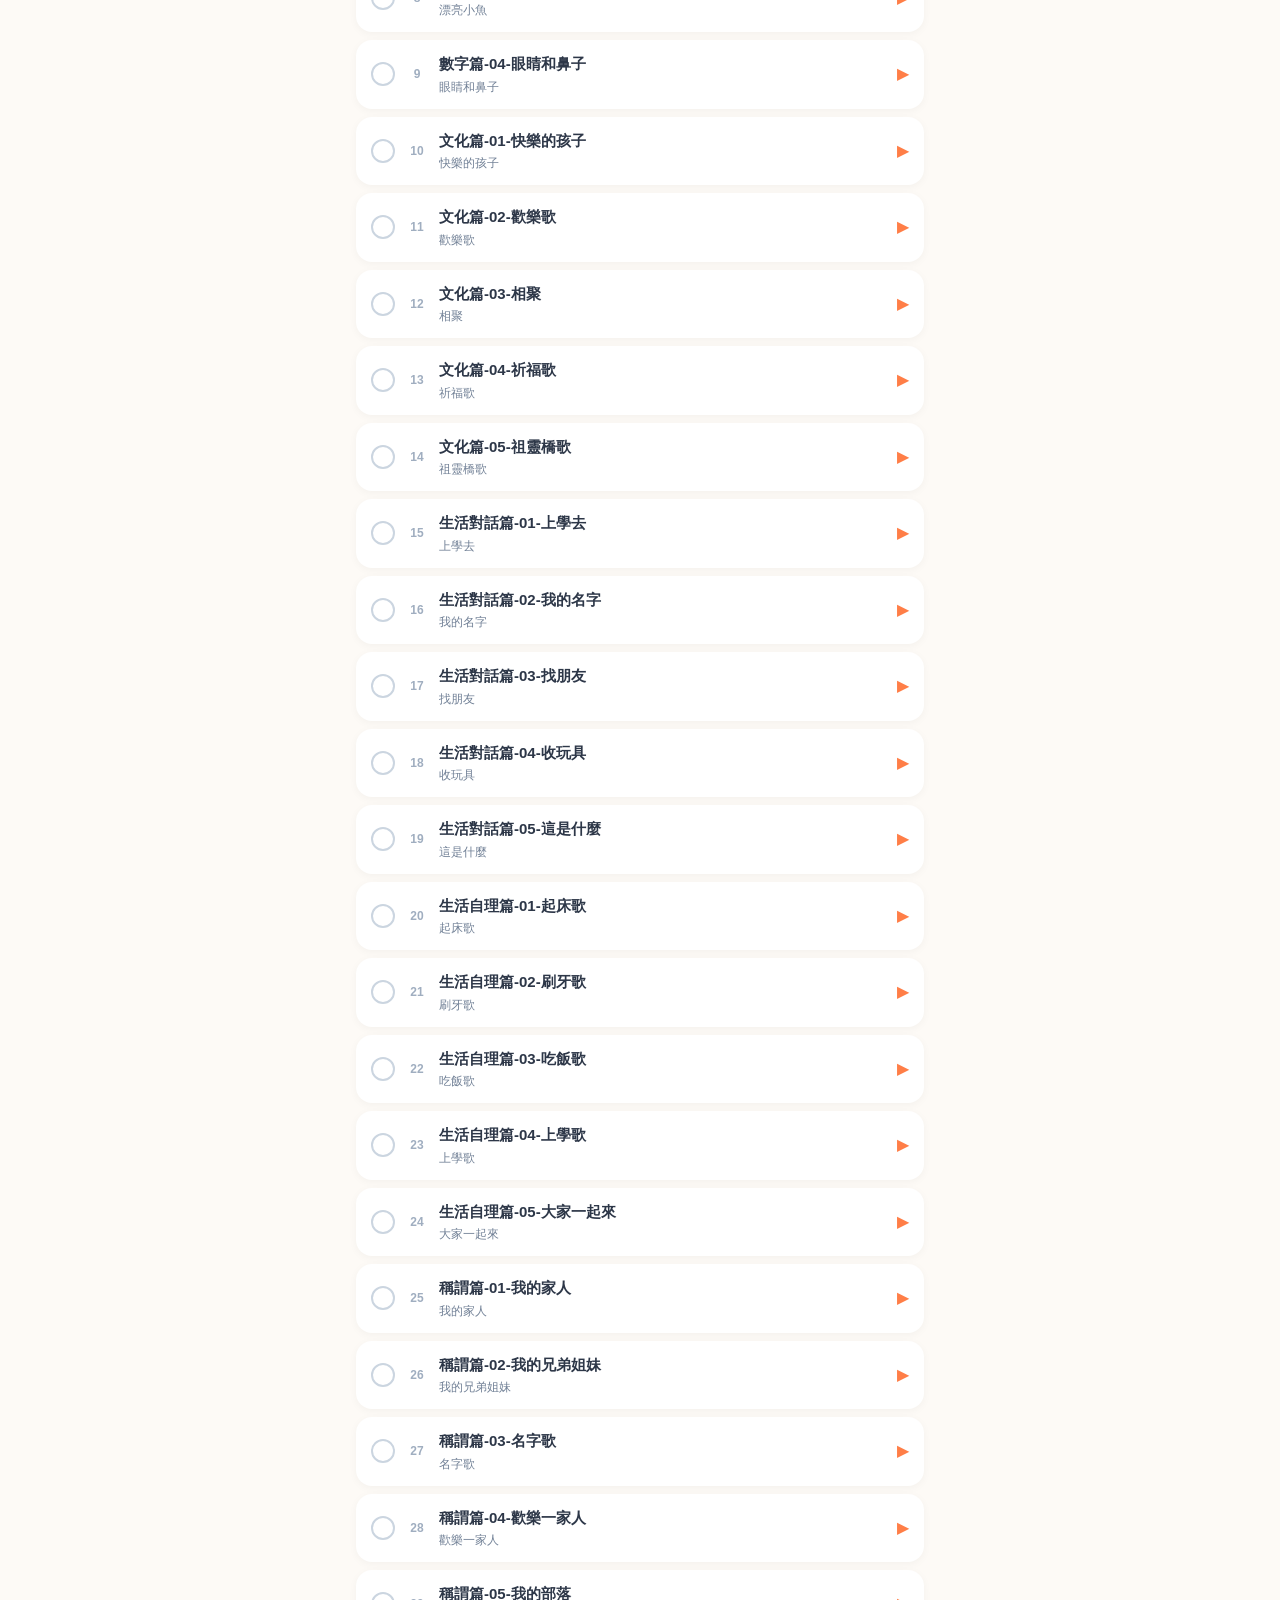
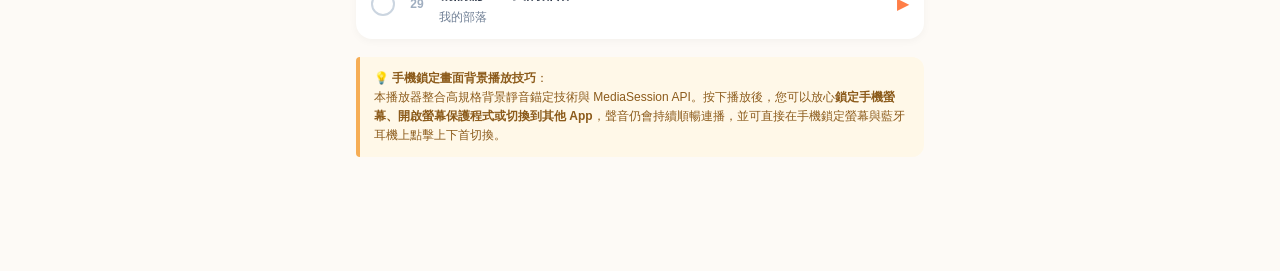
==== commit e827512a: "feat: 全面升級阿美語發音為秀姑巒阿美語 (Siwkolan Amis) 並完成嚴格防混檢驗" ====
--- a/index.html
+++ b/index.html
@@ -3,8 +3,8 @@
 <head>
   <meta charset="UTF-8">
   <meta name="viewport" content="width=device-width, initial-scale=1.0, maximum-scale=1.0, user-scalable=no, viewport-fit=cover">
-  <title>寶寶族語隨身聽 - 太魯閣語 ＆ 海岸阿美語</title>
-  <meta name="description" content="專為 1.5～3 歲幼兒打造的太魯閣語與海岸阿美語聽力啟蒙隨身聽，支援手機鎖屏連續播放">
+  <title>寶寶族語隨身聽 - 太魯閣語 ＆ 秀姑巒阿美語</title>
+  <meta name="description" content="專為 1.5～3 歲幼兒打造的太魯閣語與秀姑巒阿美語聽力啟蒙隨身聽，支援手機鎖屏連續播放">
   <meta name="theme-color" content="#ff7e47">
   <meta name="apple-mobile-web-app-capable" content="yes">
   <meta name="apple-mobile-web-app-status-bar-style" content="black-translucent">
@@ -23,13 +23,13 @@
       <span class="app-badge" style="background: rgba(0,0,0,0.15)">1.5~3歲 磨耳朵神器</span>
     </div>
     <h1>🎵 寶寶族語隨身聽</h1>
-    <p>太魯閣語 ＆ 海岸阿美語・全曲兒歌與生活情境對話</p>
+    <p>太魯閣語 ＆ 秀姑巒阿美語・全曲兒歌與生活情境對話</p>
   </header>
 
   <!-- 雙語切換 -->
   <div class="lang-selector">
     <button class="lang-btn active" data-lang="truku">🏔️ 太魯閣語 (Truku)</button>
-    <button class="lang-btn" data-lang="amis">🌊 海岸阿美語 (Amis)</button>
+    <button class="lang-btn" data-lang="amis">🌊 秀姑巒阿美語 (Siwkolan)</button>
   </div>
 
   <!-- 分類導航滑桿 -->
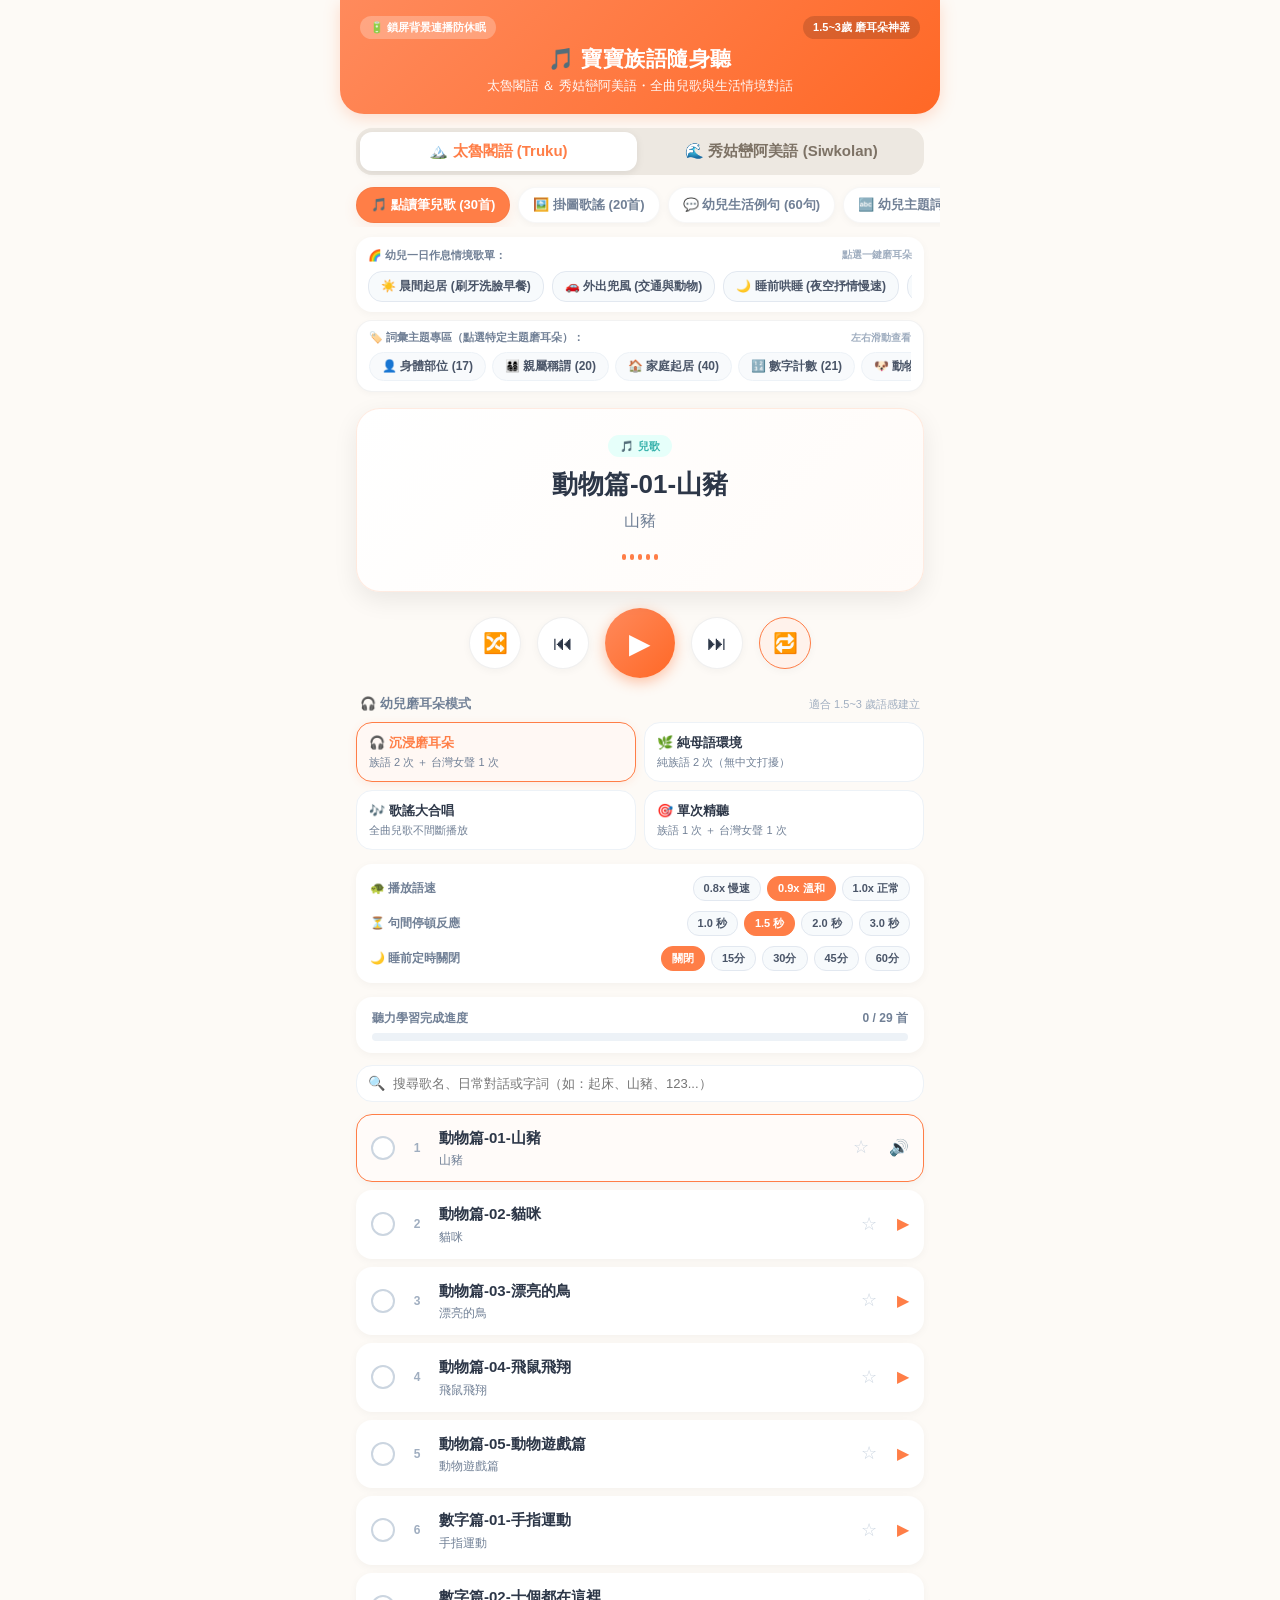
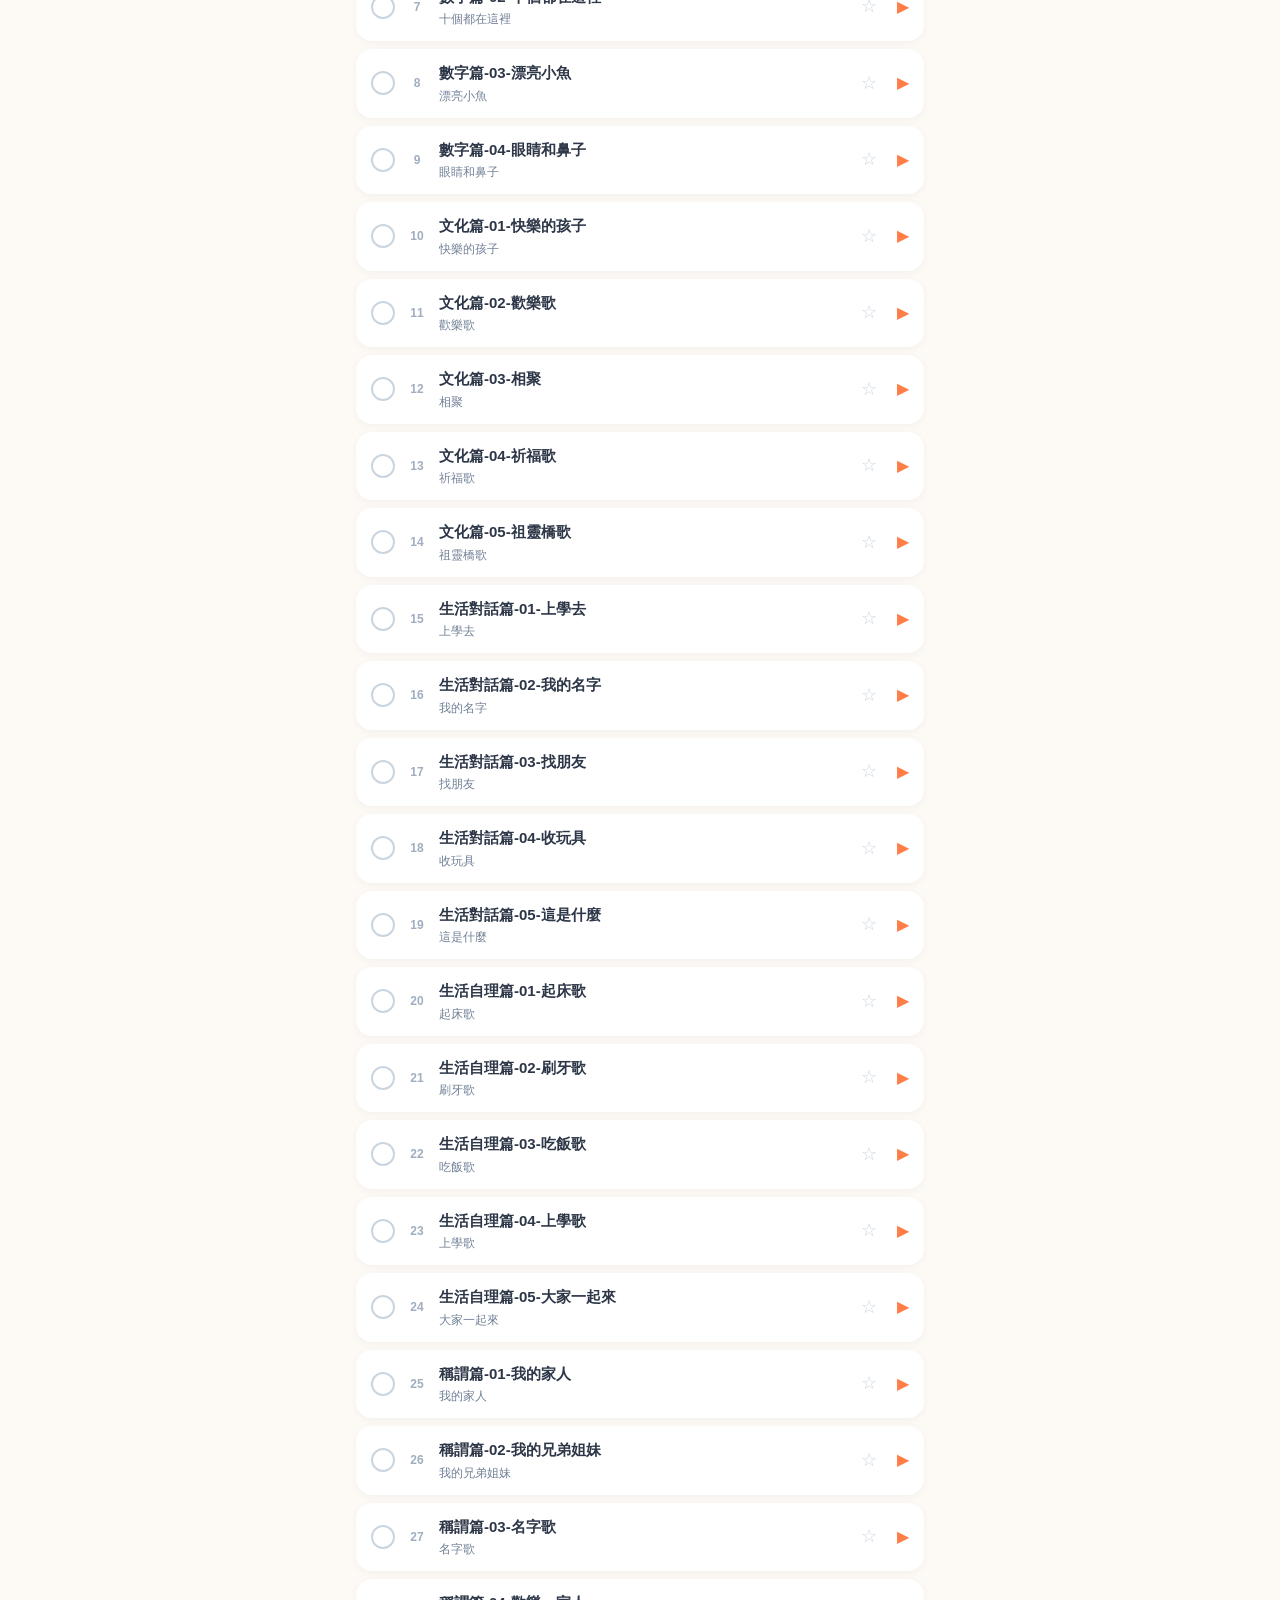
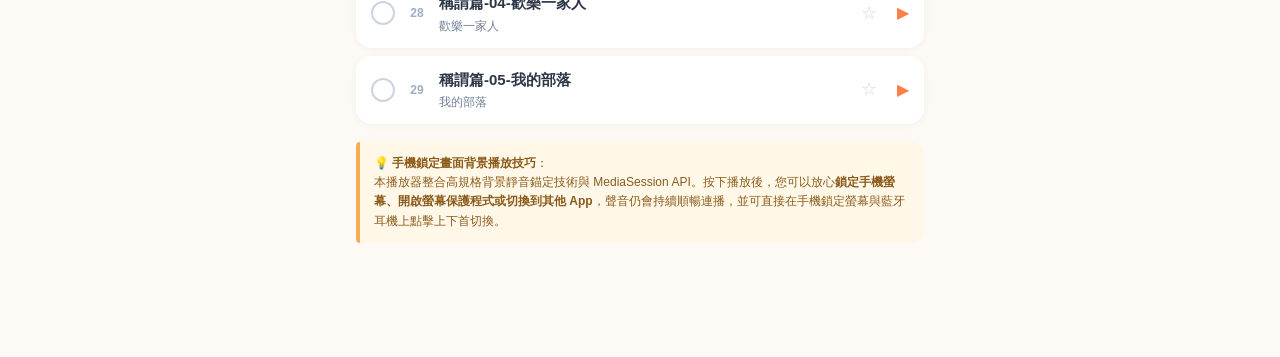
==== commit 4b52995f: "feat: 新增寶寶最愛收藏、三大一日作息情境歌單與 PWA 完全離線快取 (sw.js)" ====
--- a/index.html
+++ b/index.html
@@ -16,6 +16,18 @@
 <body>
 
 <div class="app-container">
+  <!-- PWA 安裝提示橫幅 -->
+  <div class="pwa-banner" id="pwaBanner" style="display:none;">
+    <div class="pwa-banner-text">
+      <div class="pwa-banner-title">📲 安裝到手機桌面</div>
+      <div class="pwa-banner-sub">全螢幕無網址列，離線無網路照樣順暢聽</div>
+    </div>
+    <div class="pwa-actions">
+      <button class="pwa-install-btn" id="pwaInstallBtn">立即加入</button>
+      <button class="pwa-banner-close" id="pwaCloseBtn" title="關閉">✕</button>
+    </div>
+  </div>
+
   <!-- 頂部標頭 -->
   <header>
     <div class="header-top">
@@ -39,7 +51,22 @@
     <button class="cat-pill" data-cat="dialogues">💬 幼兒生活例句 (60句)</button>
     <button class="cat-pill" data-cat="vocab_all">🔤 幼兒主題詞彙 (210字)</button>
     <button class="cat-pill" data-cat="song_classic">📻 經典歌謠篇</button>
+    <button class="cat-pill" data-cat="favorites" id="favPill">⭐ 寶寶最愛 (<span id="favCount">0</span>)</button>
     <button class="cat-pill" data-cat="all">🌟 綜合大輪播</button>
+  </div>
+
+  <!-- 幼兒生活情境歌單專區 -->
+  <div class="scenarios-box">
+    <div class="scenarios-header">
+      <span>🌈 幼兒一日作息情境歌單：</span>
+      <span style="font-size:10px; color:#a0aec0;">點選一鍵磨耳朵</span>
+    </div>
+    <div class="scenario-scroll">
+      <button class="scenario-pill" data-cat="scenario_morning">☀️ 晨間起居 (刷牙洗臉早餐)</button>
+      <button class="scenario-pill" data-cat="scenario_travel">🚗 外出兜風 (交通與動物)</button>
+      <button class="scenario-pill" data-cat="scenario_bedtime">🌙 睡前哄睡 (夜空抒情慢速)</button>
+      <button class="scenario-pill" data-cat="favorites">⭐ 寶寶最愛</button>
+    </div>
   </div>
 
   <!-- 幼兒主題詞彙快選專區 -->
@@ -190,5 +217,18 @@
 <script src="js/commute_player.js"></script>
 <script src="js/app.js"></script>
 
+<!-- Service Worker 註冊 -->
+<script>
+  if ('serviceWorker' in navigator) {
+    window.addEventListener('load', () => {
+      navigator.serviceWorker.register('./sw.js').then((reg) => {
+        console.log('✅ ServiceWorker 註冊成功，範圍:', reg.scope);
+      }).catch((err) => {
+        console.warn('ServiceWorker 註冊失敗:', err);
+      });
+    });
+  }
+</script>
+
 </body>
 </html>
--- a/css/app.css
+++ b/css/app.css
@@ -661,3 +661,152 @@
   align-items: center;
   justify-content: center;
 }
+
+/* ⭐ 收藏按鈕樣式 */
+.track-fav {
+  width: 32px;
+  height: 32px;
+  min-width: 32px;
+  display: flex;
+  align-items: center;
+  justify-content: center;
+  font-size: 18px;
+  color: #cbd5e0;
+  cursor: pointer;
+  transition: transform 0.15s cubic-bezier(0.175, 0.885, 0.32, 1.275), color 0.15s ease;
+  user-select: none;
+  border-radius: 50%;
+}
+.track-fav:active {
+  transform: scale(1.35);
+}
+.track-fav.active {
+  color: #ecc94b;
+  text-shadow: 0 0 6px rgba(236, 201, 75, 0.4);
+}
+
+/* 🌈 幼兒情境歌單專區 */
+.scenarios-box {
+  margin: 10px 16px 0;
+  background: white;
+  border-radius: var(--radius-md);
+  padding: 10px 12px;
+  box-shadow: var(--shadow-sm);
+}
+.scenarios-header {
+  font-size: 11px;
+  font-weight: 700;
+  color: var(--text-muted);
+  margin-bottom: 8px;
+  display: flex;
+  justify-content: space-between;
+  align-items: center;
+}
+.scenario-scroll {
+  display: flex;
+  gap: 8px;
+  overflow-x: auto;
+  scrollbar-width: none;
+  -webkit-overflow-scrolling: touch;
+}
+.scenario-scroll::-webkit-scrollbar {
+  display: none;
+}
+.scenario-pill {
+  border: 1px solid #e2e8f0;
+  background: #f7fafc;
+  color: #4a5568;
+  font-size: 12px;
+  font-weight: 700;
+  padding: 6px 12px;
+  border-radius: 14px;
+  white-space: nowrap;
+  cursor: pointer;
+  transition: all 0.2s ease;
+  display: inline-flex;
+  align-items: center;
+  gap: 5px;
+}
+.scenario-pill.active {
+  border-color: transparent;
+  color: white;
+}
+.scenario-pill[data-cat="scenario_morning"].active {
+  background: linear-gradient(135deg, #f6ad55 0%, #ed8936 100%);
+  box-shadow: 0 3px 10px rgba(237, 137, 54, 0.3);
+}
+.scenario-pill[data-cat="scenario_travel"].active {
+  background: linear-gradient(135deg, #4299e1 0%, #3182ce 100%);
+  box-shadow: 0 3px 10px rgba(49, 130, 206, 0.3);
+}
+.scenario-pill[data-cat="scenario_bedtime"].active {
+  background: linear-gradient(135deg, #667eea 0%, #764ba2 100%);
+  box-shadow: 0 3px 10px rgba(118, 75, 162, 0.3);
+}
+.scenario-pill[data-cat="favorites"].active,
+.cat-pill[data-cat="favorites"].active {
+  background: linear-gradient(135deg, #ecc94b 0%, #d69e2e 100%);
+  color: white;
+  border-color: transparent;
+  box-shadow: 0 3px 10px rgba(214, 158, 46, 0.35);
+}
+
+/* 📲 PWA 安裝橫幅 */
+.pwa-banner {
+  margin: 12px 16px 0;
+  background: linear-gradient(135deg, #2b6cb0 0%, #2c5282 100%);
+  color: white;
+  border-radius: var(--radius-md);
+  padding: 10px 14px;
+  display: flex;
+  align-items: center;
+  justify-content: space-between;
+  box-shadow: 0 4px 12px rgba(43, 108, 176, 0.25);
+  font-size: 12px;
+}
+.pwa-banner-text {
+  display: flex;
+  flex-direction: column;
+  gap: 2px;
+}
+.pwa-banner-title {
+  font-weight: 800;
+  font-size: 13px;
+  display: flex;
+  align-items: center;
+  gap: 4px;
+}
+.pwa-banner-sub {
+  font-size: 11px;
+  opacity: 0.9;
+}
+.pwa-actions {
+  display: flex;
+  align-items: center;
+  gap: 6px;
+}
+.pwa-install-btn {
+  background: #ffffff;
+  color: #2b6cb0;
+  border: none;
+  font-weight: 800;
+  font-size: 11px;
+  padding: 6px 12px;
+  border-radius: 20px;
+  cursor: pointer;
+  white-space: nowrap;
+  box-shadow: 0 2px 6px rgba(0,0,0,0.15);
+  transition: transform 0.15s ease;
+}
+.pwa-install-btn:active {
+  transform: scale(0.95);
+}
+.pwa-banner-close {
+  background: transparent;
+  border: none;
+  color: white;
+  opacity: 0.7;
+  font-size: 14px;
+  cursor: pointer;
+  padding: 4px;
+}
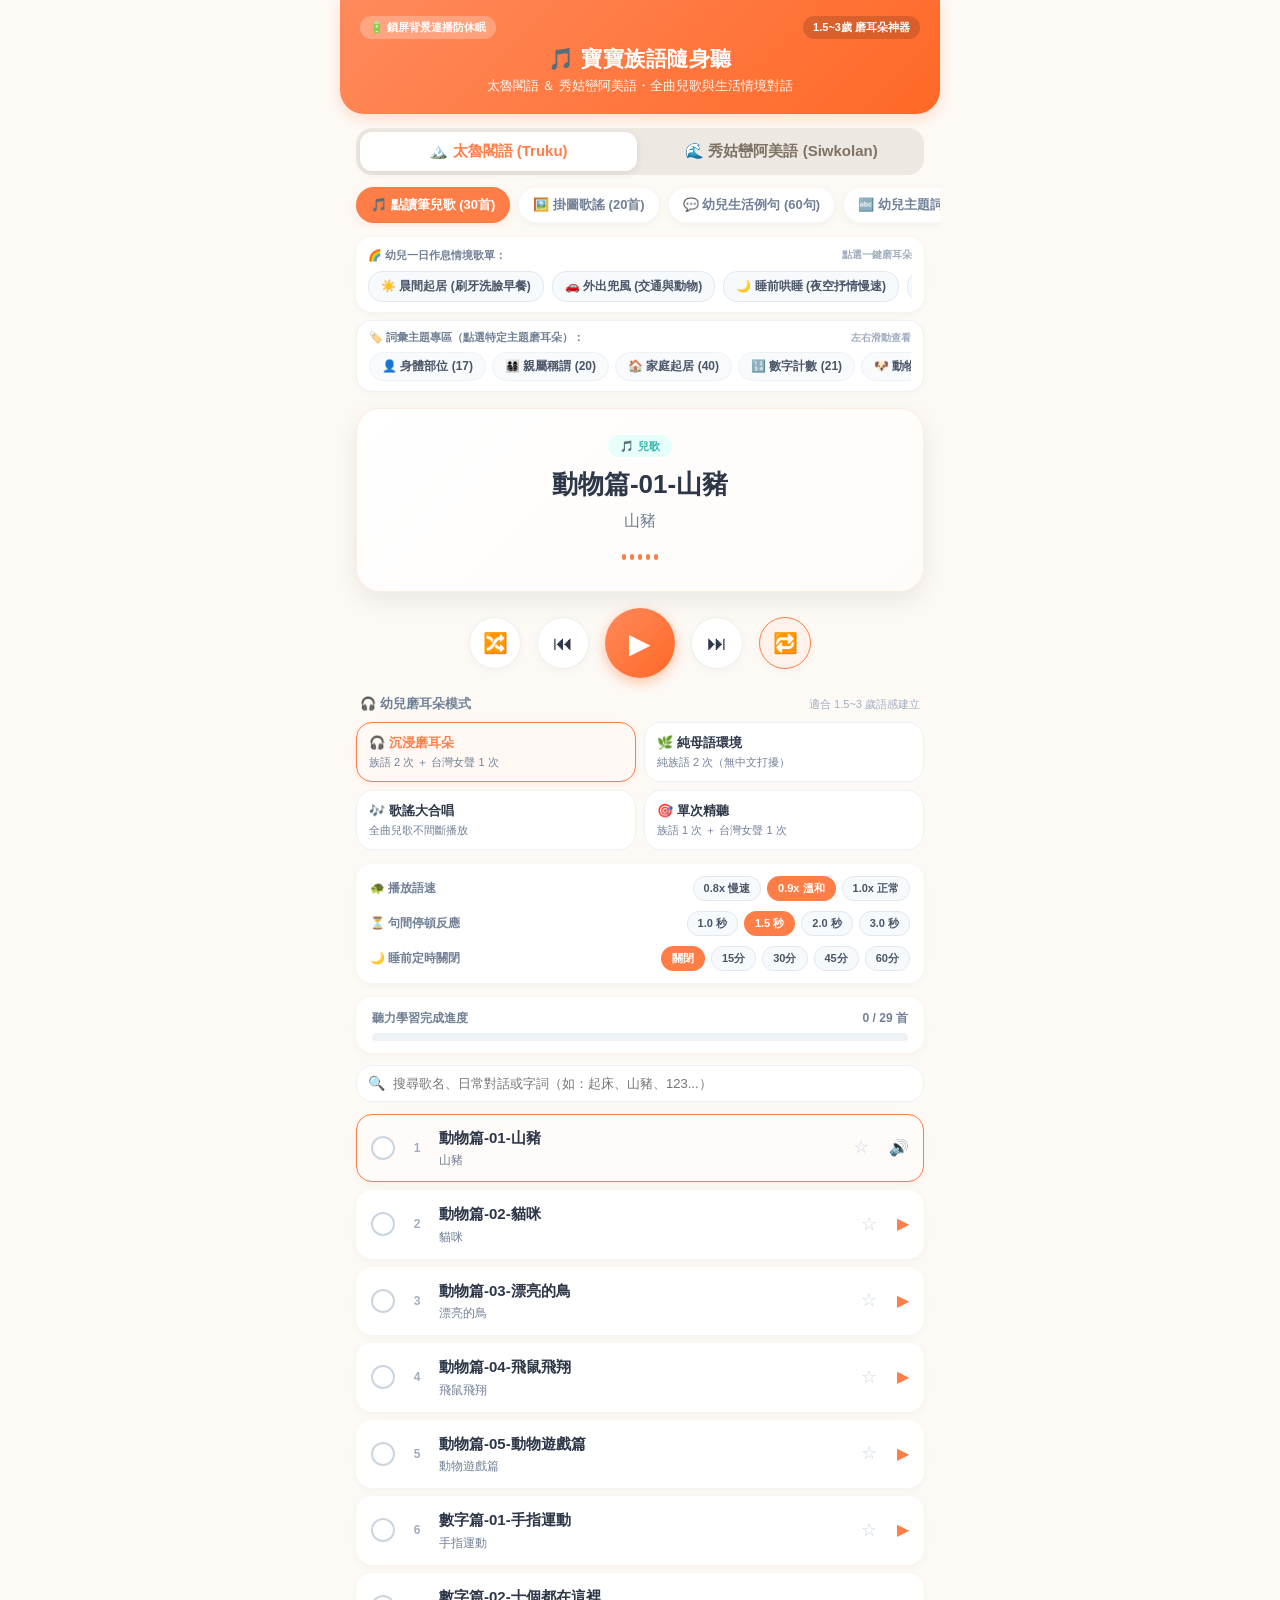
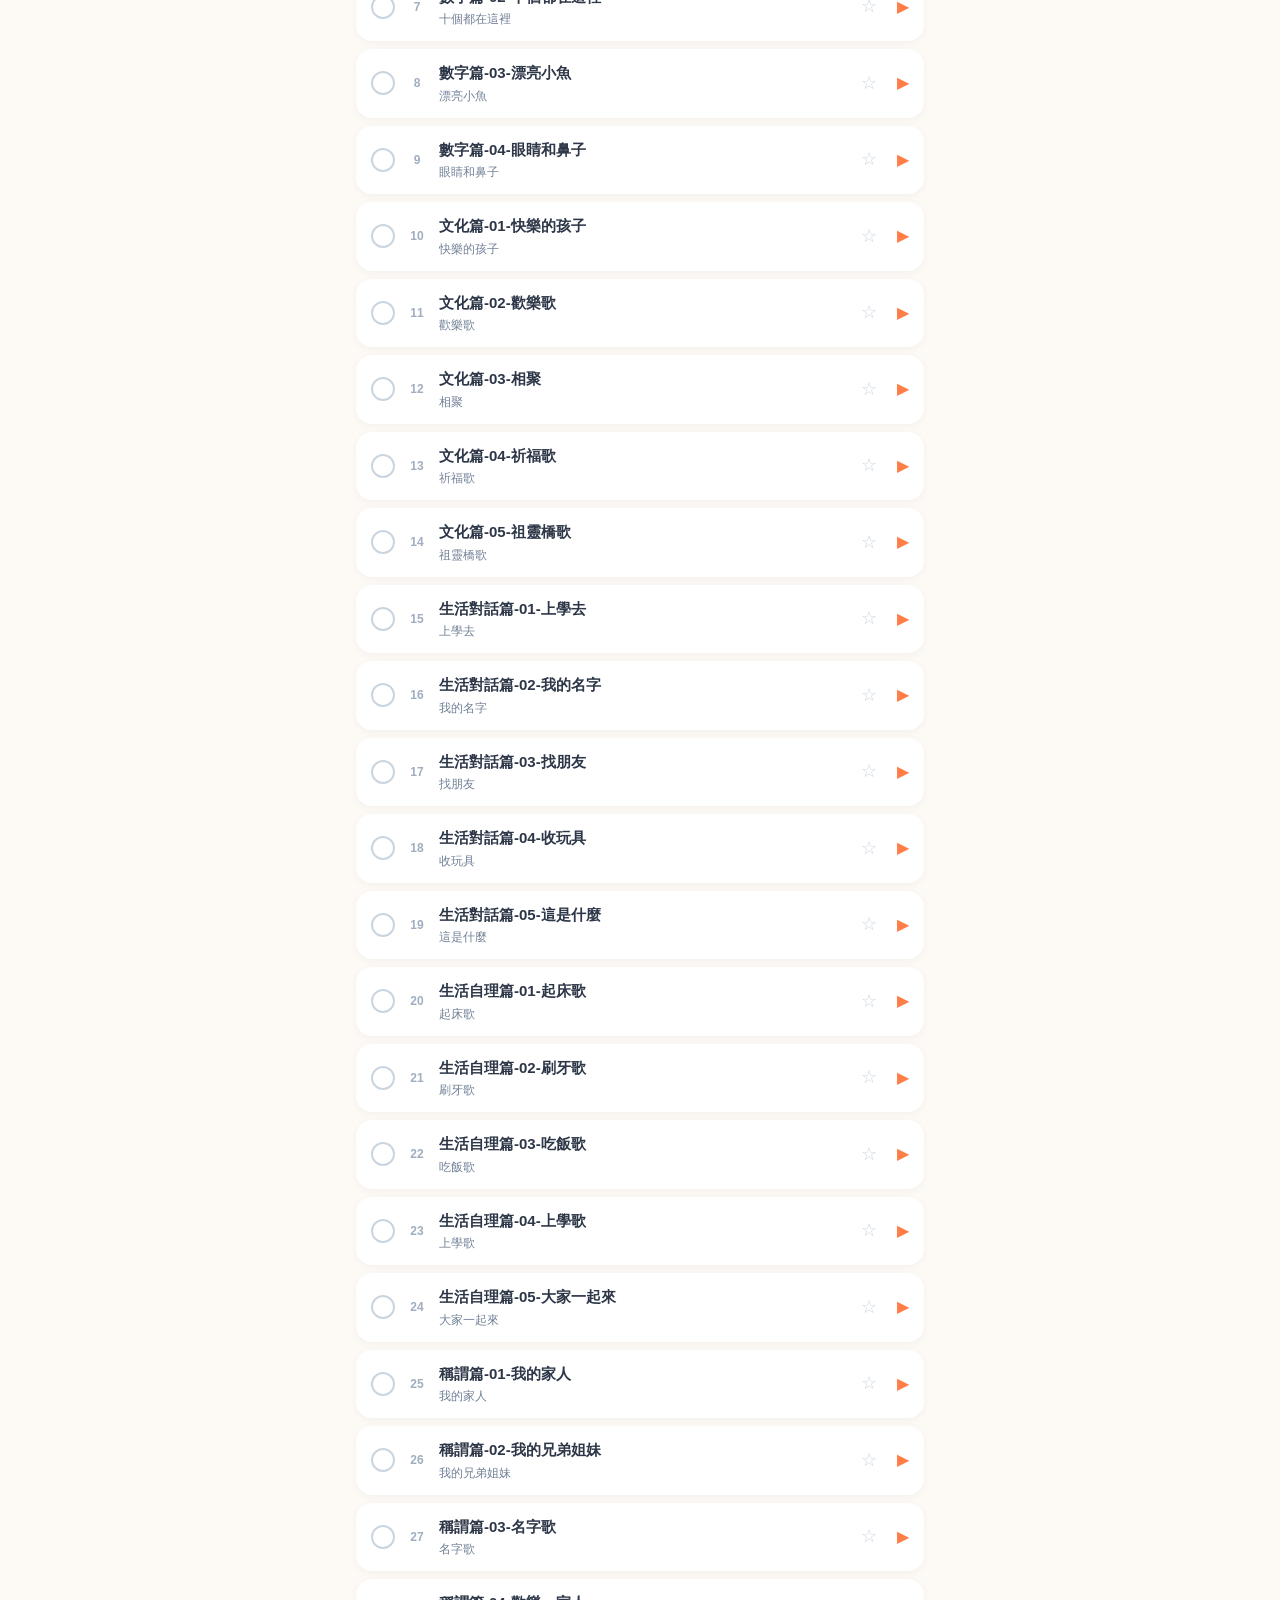
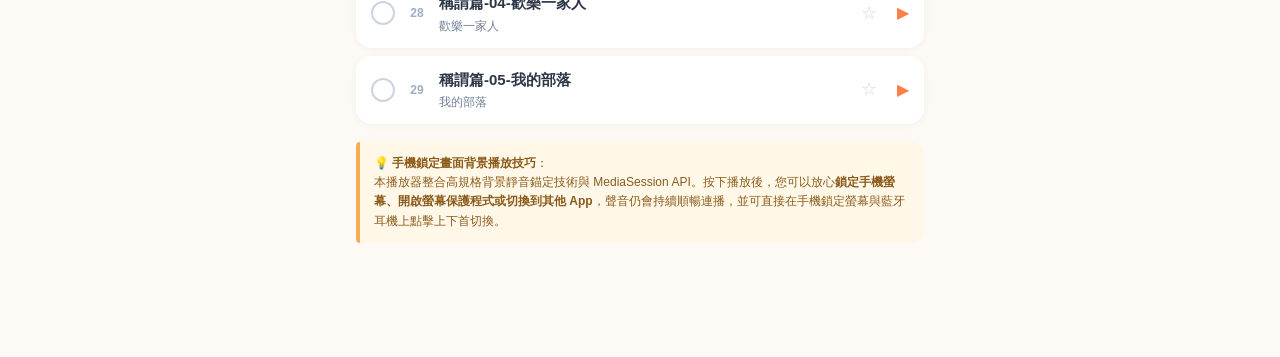
==== commit 82494b23: "feat: 新增單曲循環重播模式 (Loop One) 與點擊即時從頭重播功能，升級三段式循環與 Toast 提示" ====
--- a/index.html
+++ b/index.html
@@ -109,8 +109,11 @@
     <button class="ctrl-btn" id="prevBtn" title="上一首">⏮</button>
     <button class="ctrl-btn play-btn" id="playBtn" title="播放 / 暫停">▶</button>
     <button class="ctrl-btn" id="nextBtn" title="下一首">⏭</button>
-    <button class="ctrl-btn active" id="loopBtn" title="整輪循環">🔁</button>
-  </div>
+    <button class="ctrl-btn active" id="loopBtn" title="循環模式：整輪循環 🔁 / 單曲循環 🔂 / 順序播放 ➡️">🔁</button>
+  </div>
+
+  <!-- 操作浮動提示 Toast -->
+  <div class="toast-msg" id="toastMsg"></div>
 
   <!-- 幼兒磨耳朵模式選擇 -->
   <div class="section-title">
--- a/css/app.css
+++ b/css/app.css
@@ -810,3 +810,40 @@
   cursor: pointer;
   padding: 4px;
 }
+
+/* 🔔 操作即時浮動提示 Toast */
+.toast-msg {
+  position: fixed;
+  top: 24px;
+  left: 50%;
+  transform: translateX(-50%) translateY(-30px);
+  background: rgba(30, 41, 59, 0.94);
+  color: #ffffff;
+  padding: 10px 20px;
+  border-radius: 24px;
+  font-size: 13px;
+  font-weight: 700;
+  box-shadow: 0 8px 24px rgba(0, 0, 0, 0.25);
+  backdrop-filter: blur(8px);
+  z-index: 9999;
+  opacity: 0;
+  pointer-events: none;
+  transition: all 0.25s cubic-bezier(0.175, 0.885, 0.32, 1.275);
+  white-space: nowrap;
+  display: flex;
+  align-items: center;
+  gap: 6px;
+}
+.toast-msg.show {
+  transform: translateX(-50%) translateY(0);
+  opacity: 1;
+}
+
+/* 🔂 單曲循環按鈕特殊醒目高亮 */
+.ctrl-btn.loop-one {
+  background: #fefcbf !important;
+  border-color: #ecc94b !important;
+  color: #b7791f !important;
+  box-shadow: 0 0 12px rgba(236, 201, 75, 0.5) !important;
+  transform: scale(1.05);
+}
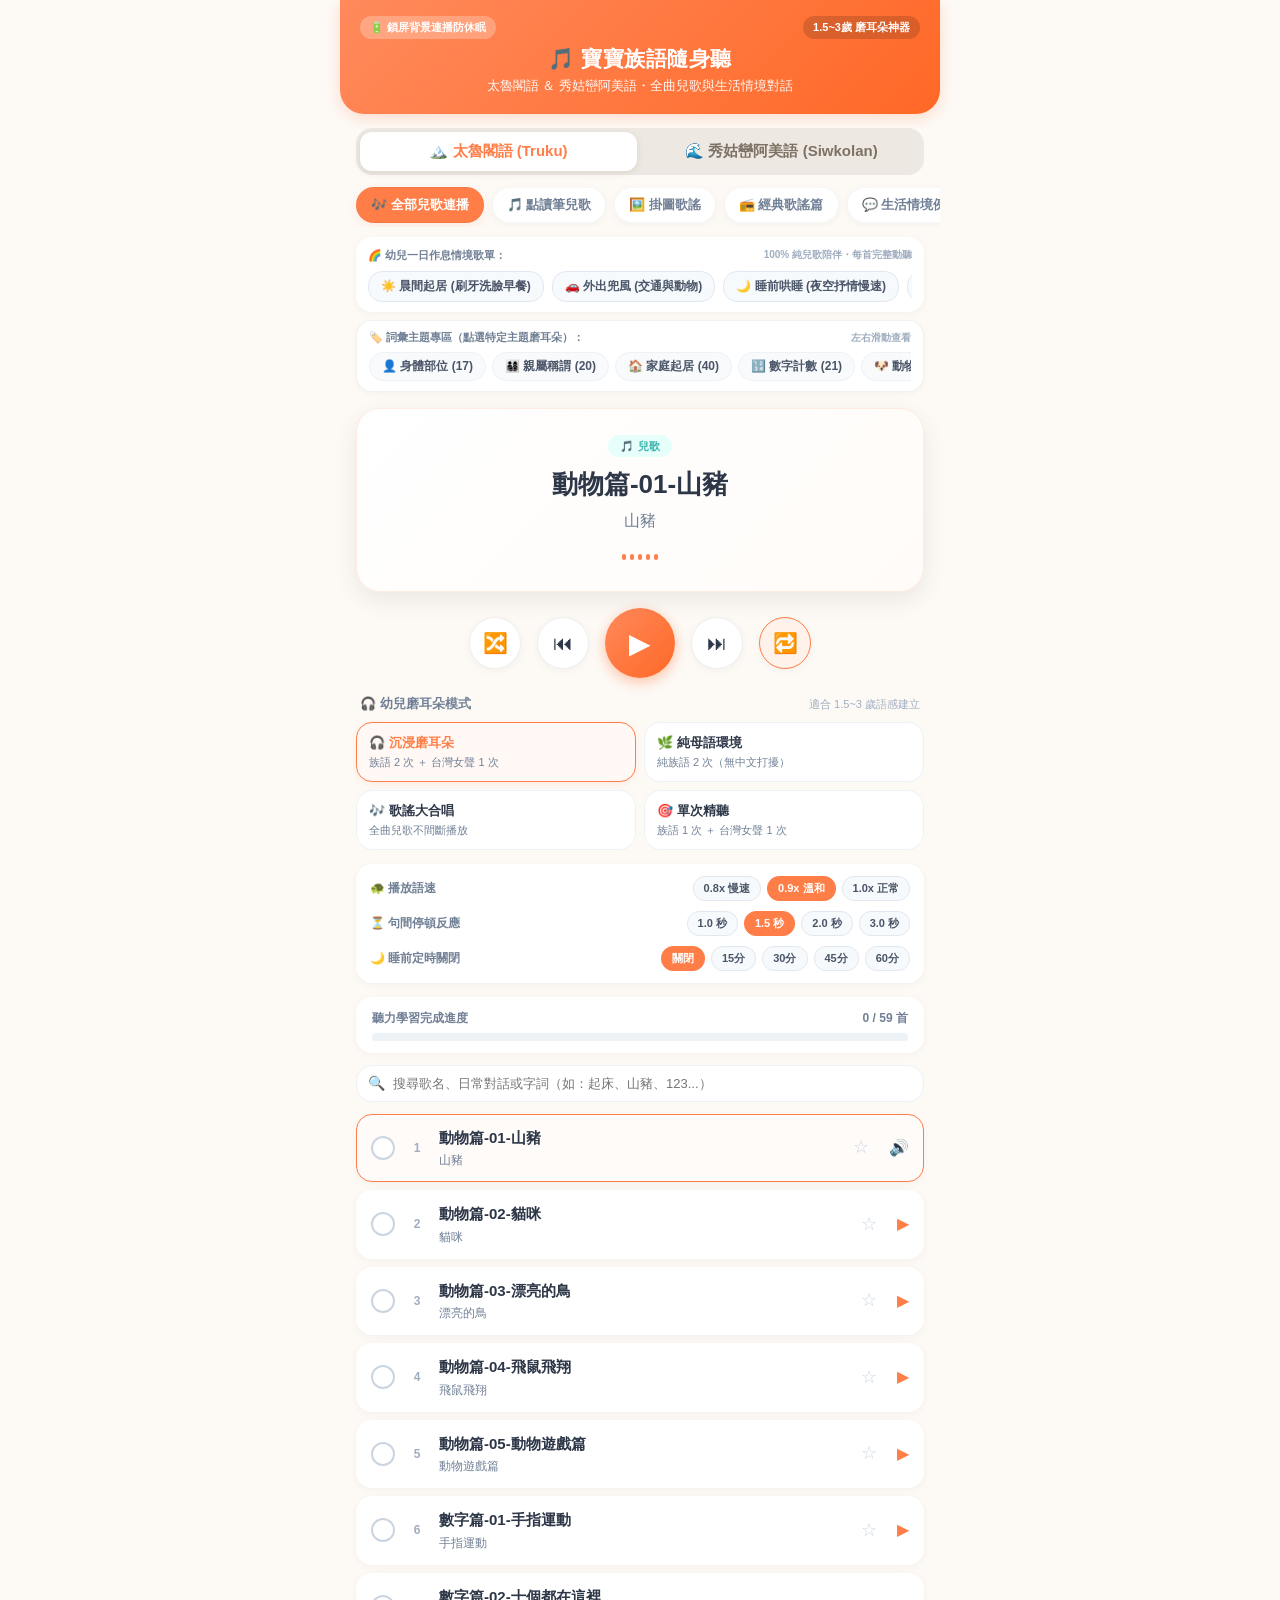
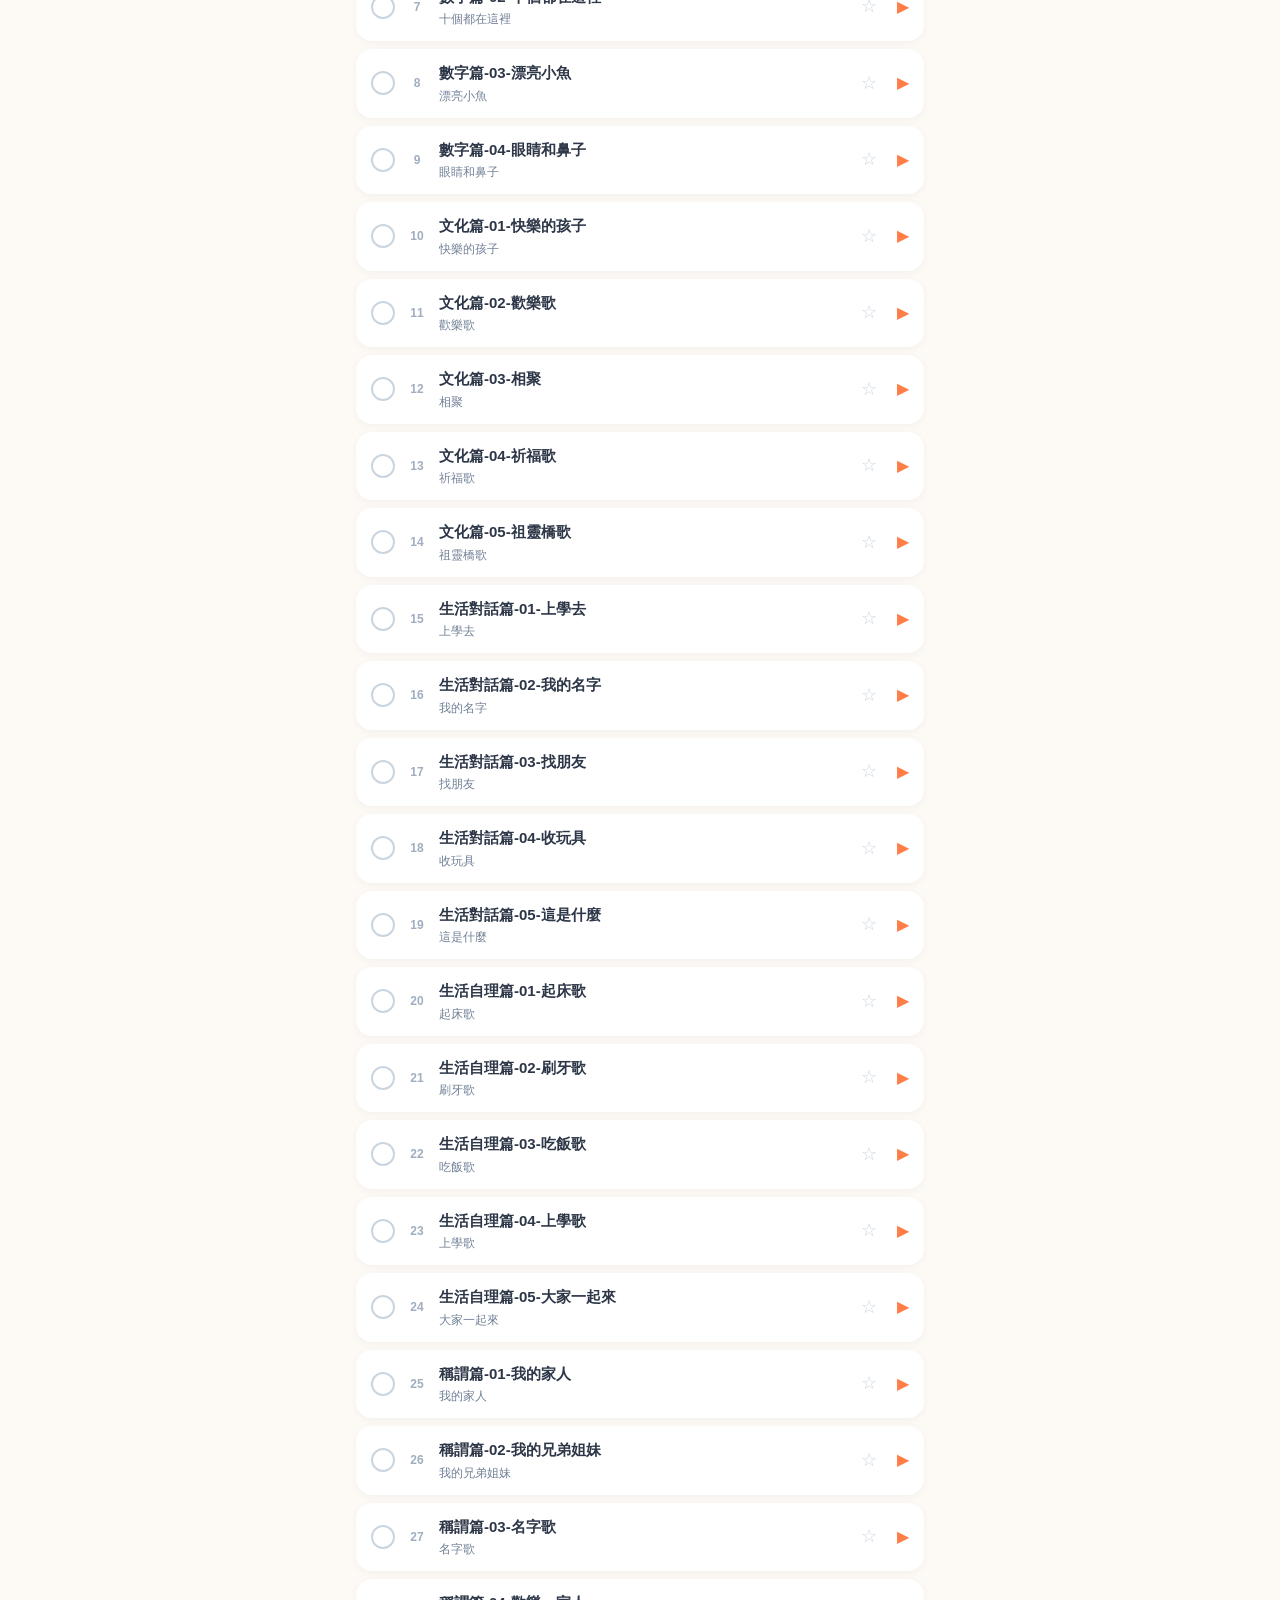
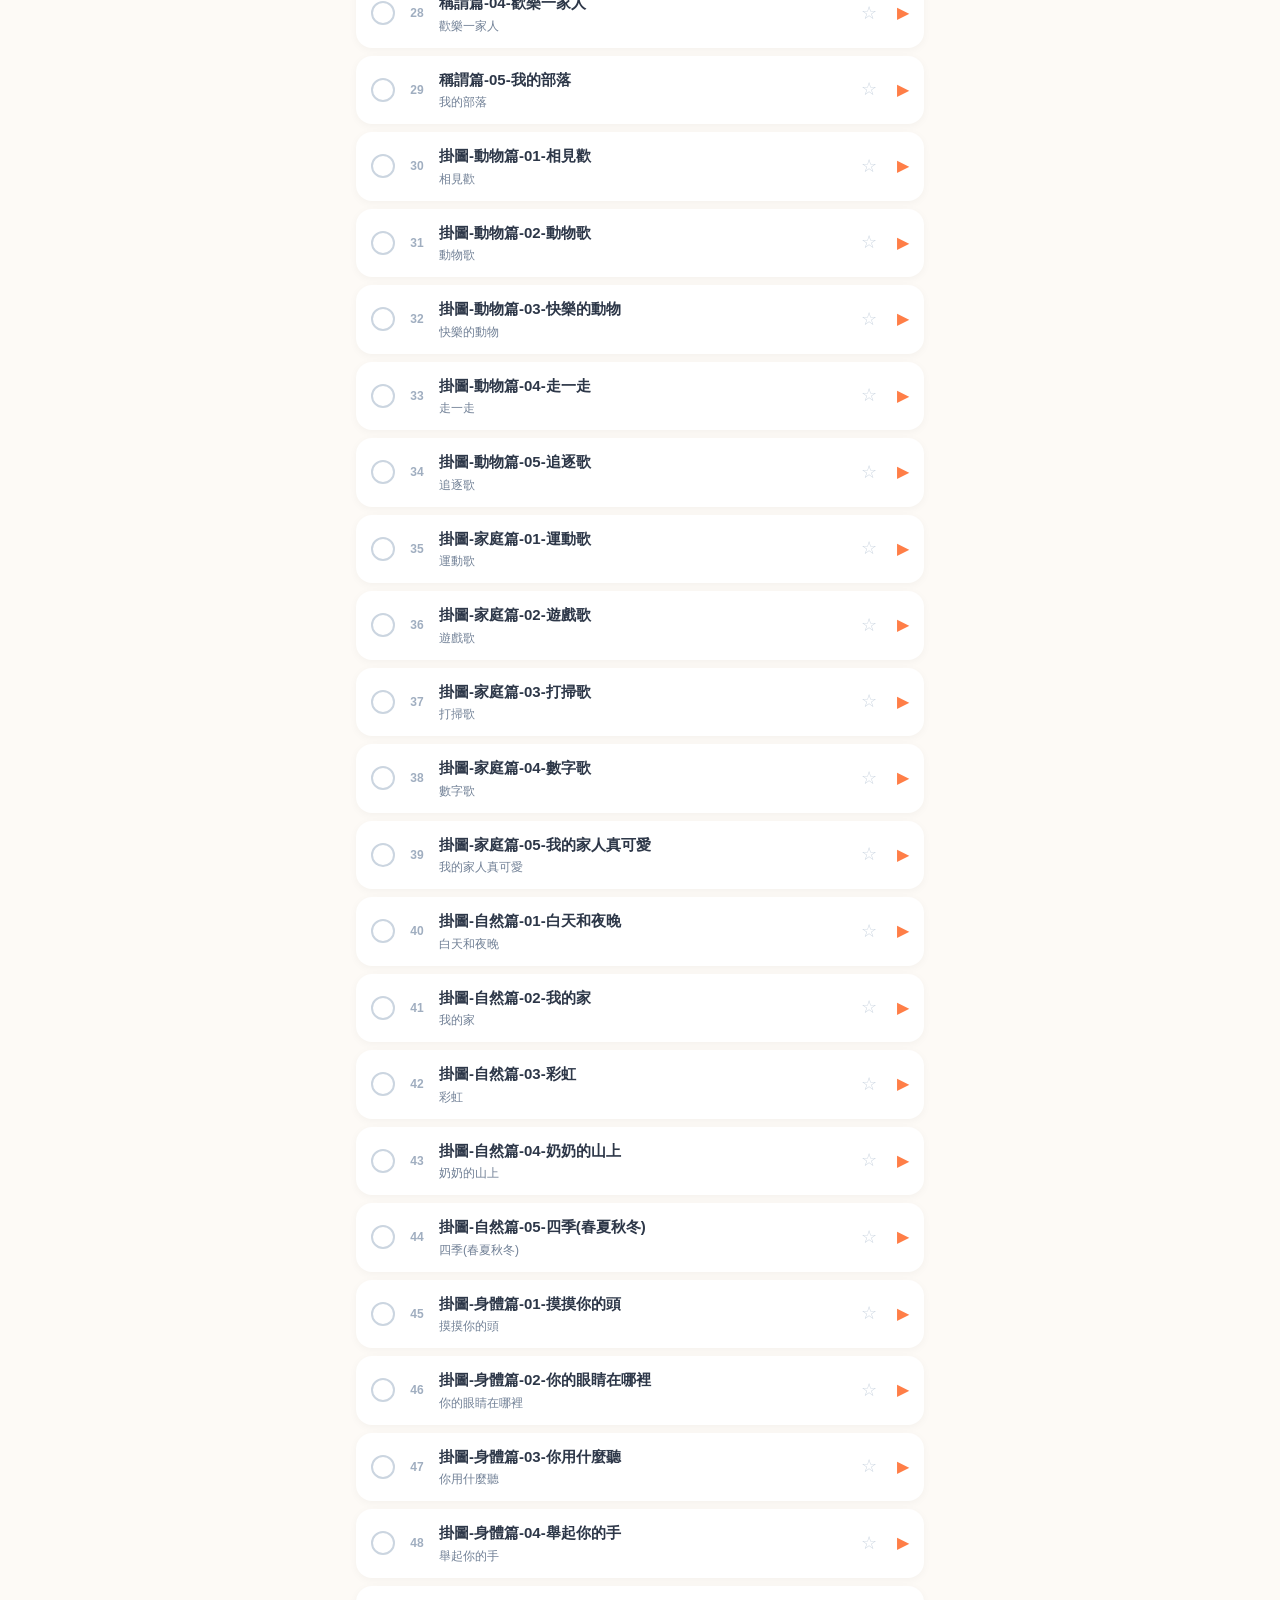
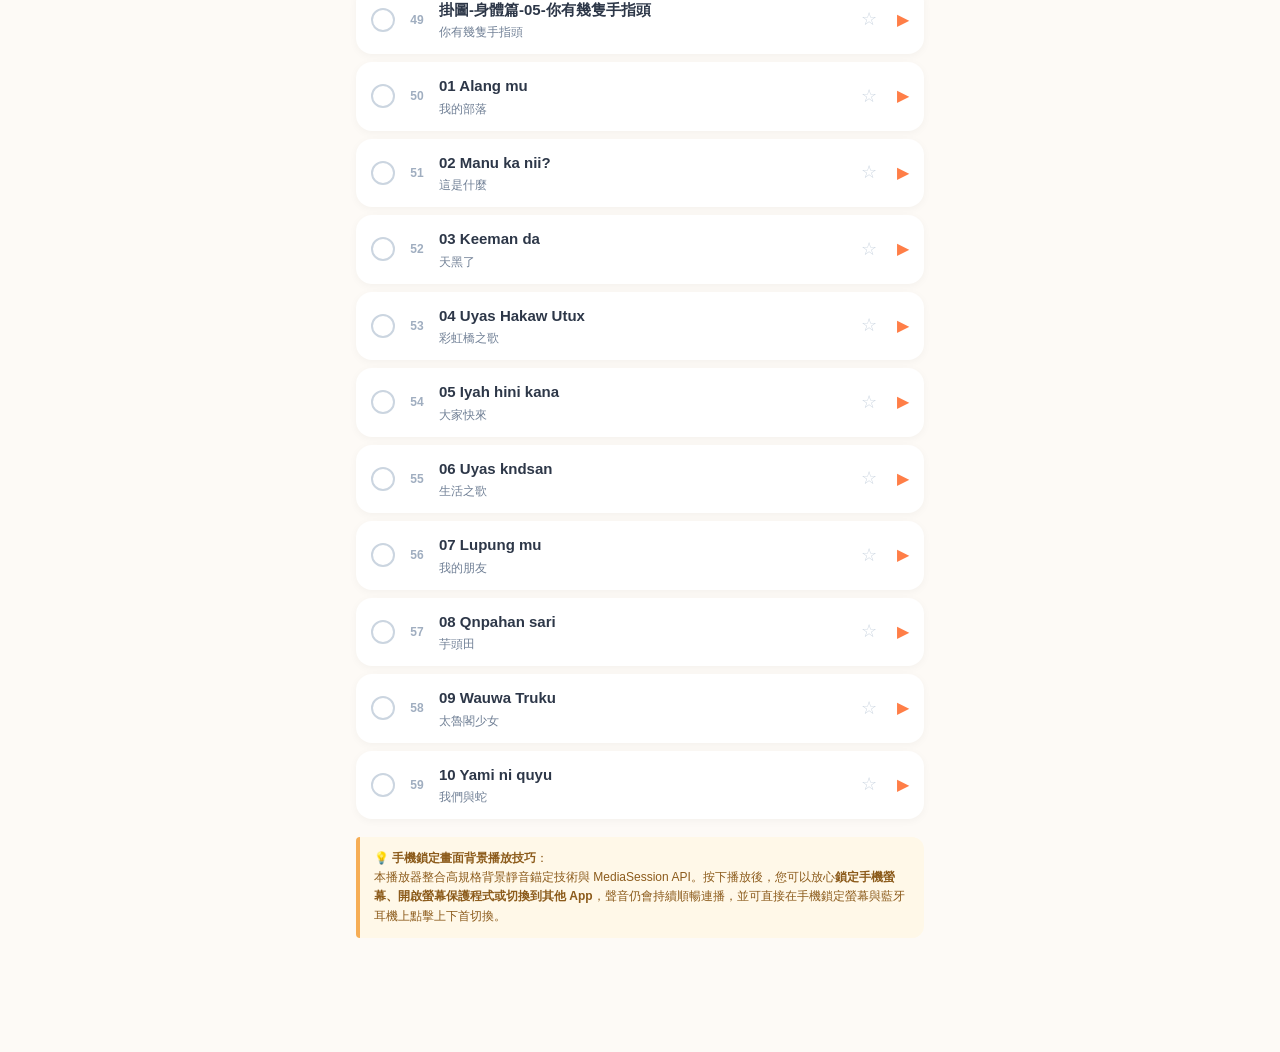
==== commit 732785b8: "fix: 重構情境歌單為100%純兒歌篩選(徹底剔除短例句與短單字)，修復ServiceWorker音訊Range放行防截斷，新增全部兒歌連播" ====
--- a/index.html
+++ b/index.html
@@ -46,11 +46,12 @@
 
   <!-- 分類導航滑桿 -->
   <div class="cat-scroll-container">
-    <button class="cat-pill active" data-cat="song_wawa">🎵 點讀筆兒歌 (30首)</button>
-    <button class="cat-pill" data-cat="song_chart">🖼️ 掛圖歌謠 (20首)</button>
-    <button class="cat-pill" data-cat="dialogues">💬 幼兒生活例句 (60句)</button>
+    <button class="cat-pill active" data-cat="song_all">🎶 全部兒歌連播</button>
+    <button class="cat-pill" data-cat="song_wawa">🎵 點讀筆兒歌</button>
+    <button class="cat-pill" data-cat="song_chart">🖼️ 掛圖歌謠</button>
+    <button class="cat-pill" data-cat="song_classic">📻 經典歌謠篇</button>
+    <button class="cat-pill" data-cat="dialogues">💬 生活情境例句 (60句)</button>
     <button class="cat-pill" data-cat="vocab_all">🔤 幼兒主題詞彙 (210字)</button>
-    <button class="cat-pill" data-cat="song_classic">📻 經典歌謠篇</button>
     <button class="cat-pill" data-cat="favorites" id="favPill">⭐ 寶寶最愛 (<span id="favCount">0</span>)</button>
     <button class="cat-pill" data-cat="all">🌟 綜合大輪播</button>
   </div>
@@ -59,7 +60,7 @@
   <div class="scenarios-box">
     <div class="scenarios-header">
       <span>🌈 幼兒一日作息情境歌單：</span>
-      <span style="font-size:10px; color:#a0aec0;">點選一鍵磨耳朵</span>
+      <span style="font-size:10px; color:#a0aec0;">100% 純兒歌陪伴・每首完整動聽</span>
     </div>
     <div class="scenario-scroll">
       <button class="scenario-pill" data-cat="scenario_morning">☀️ 晨間起居 (刷牙洗臉早餐)</button>
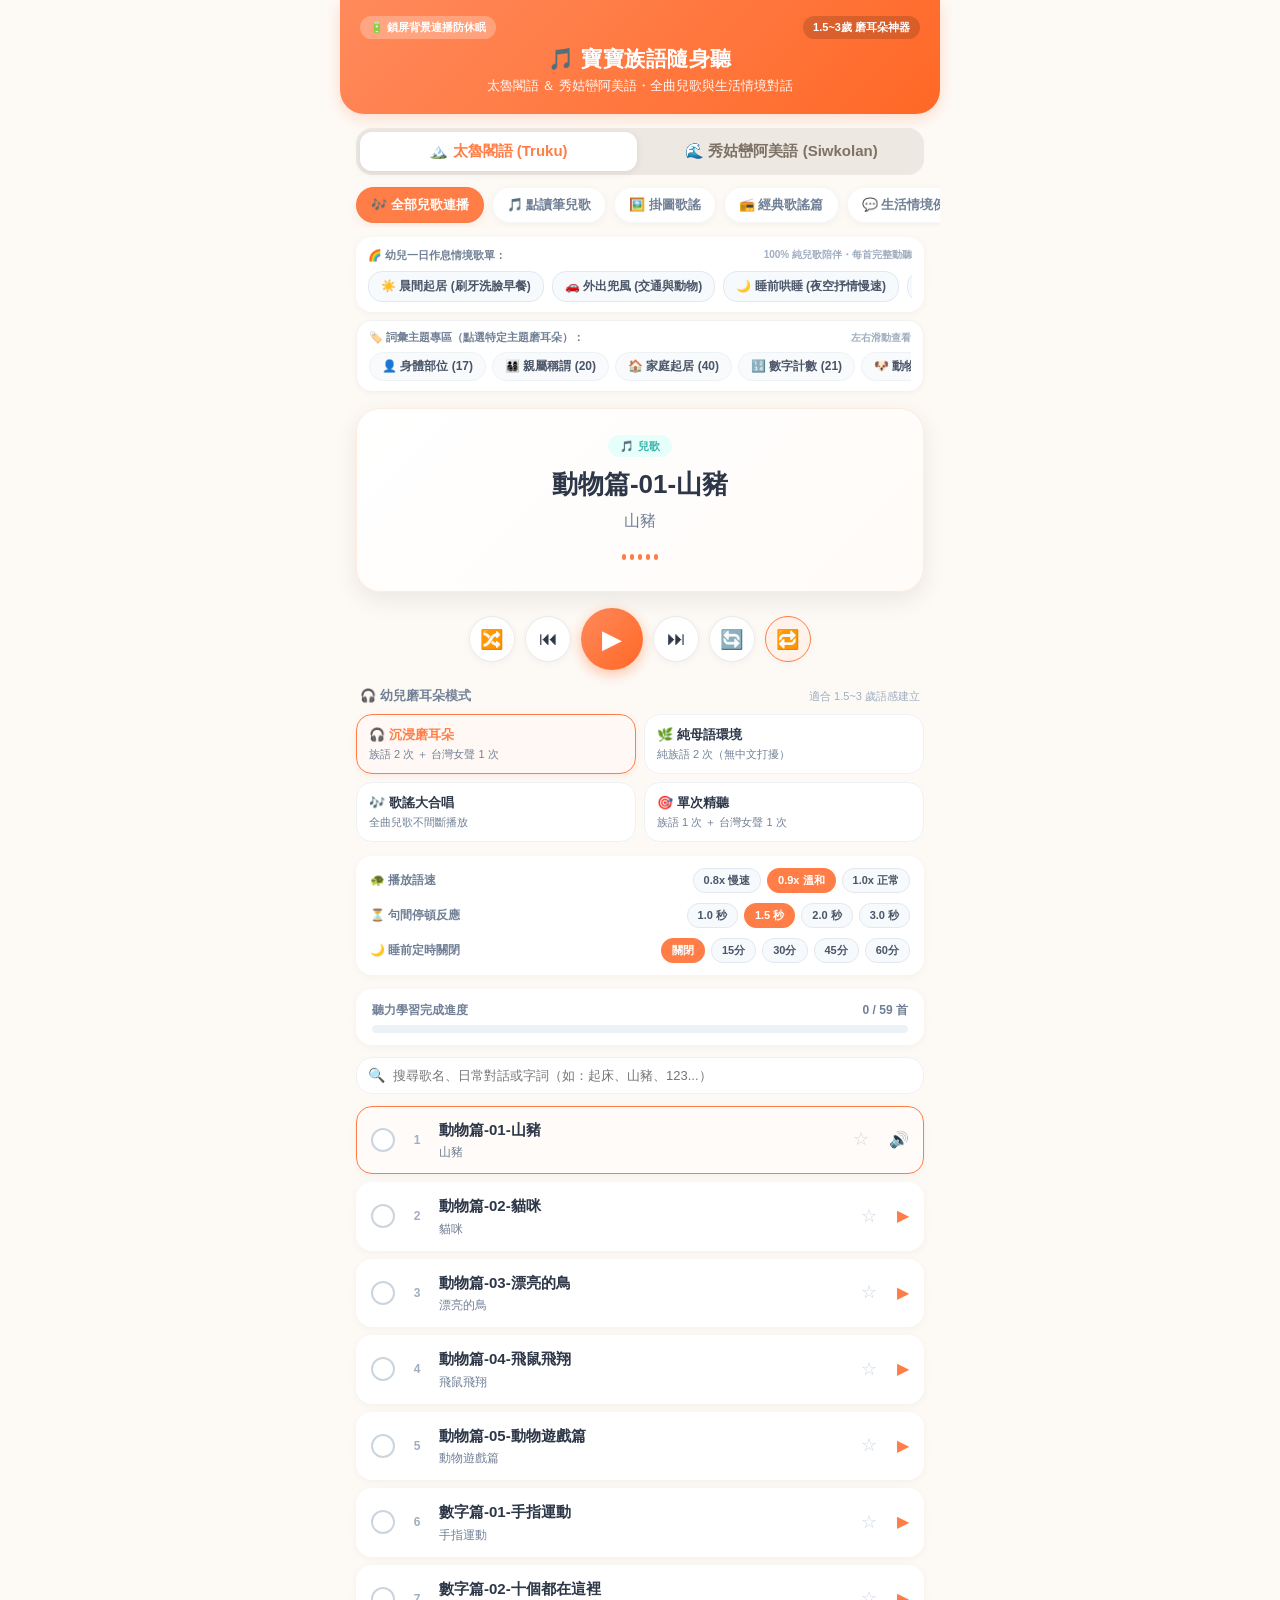
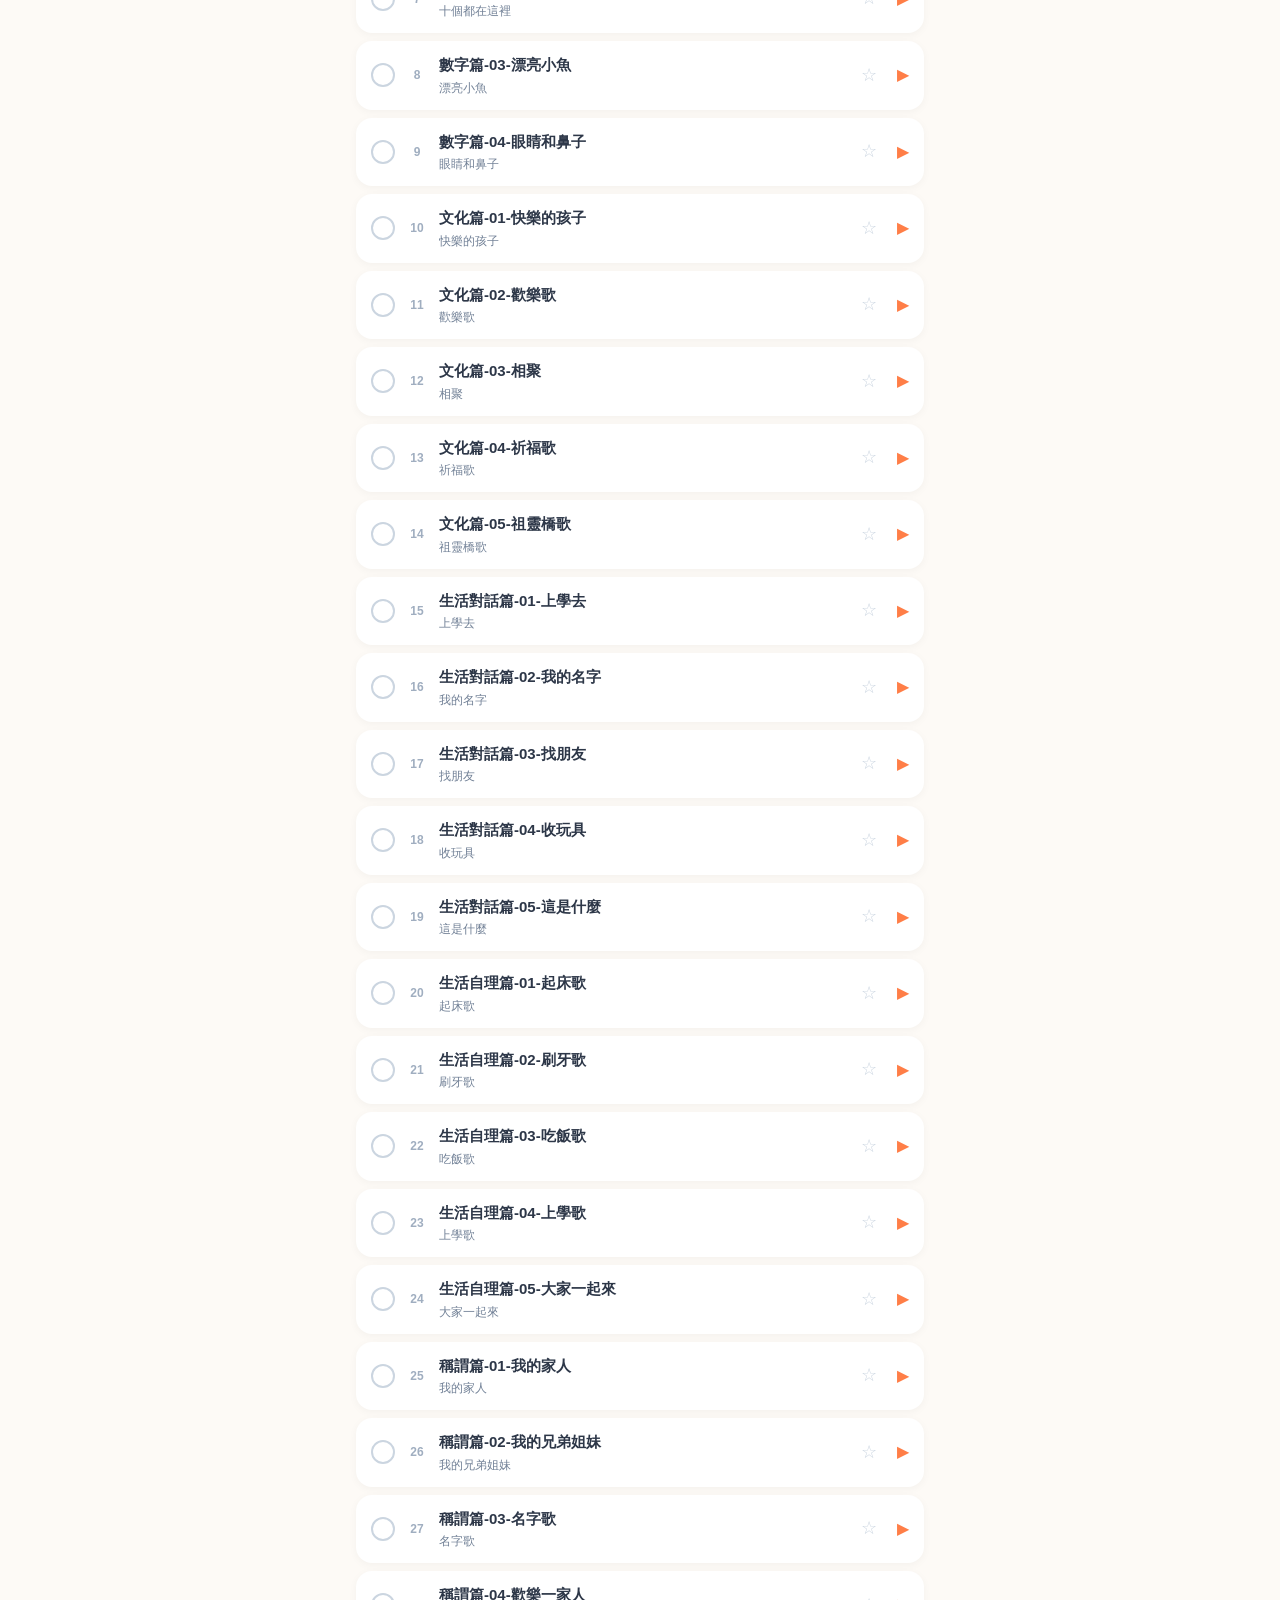
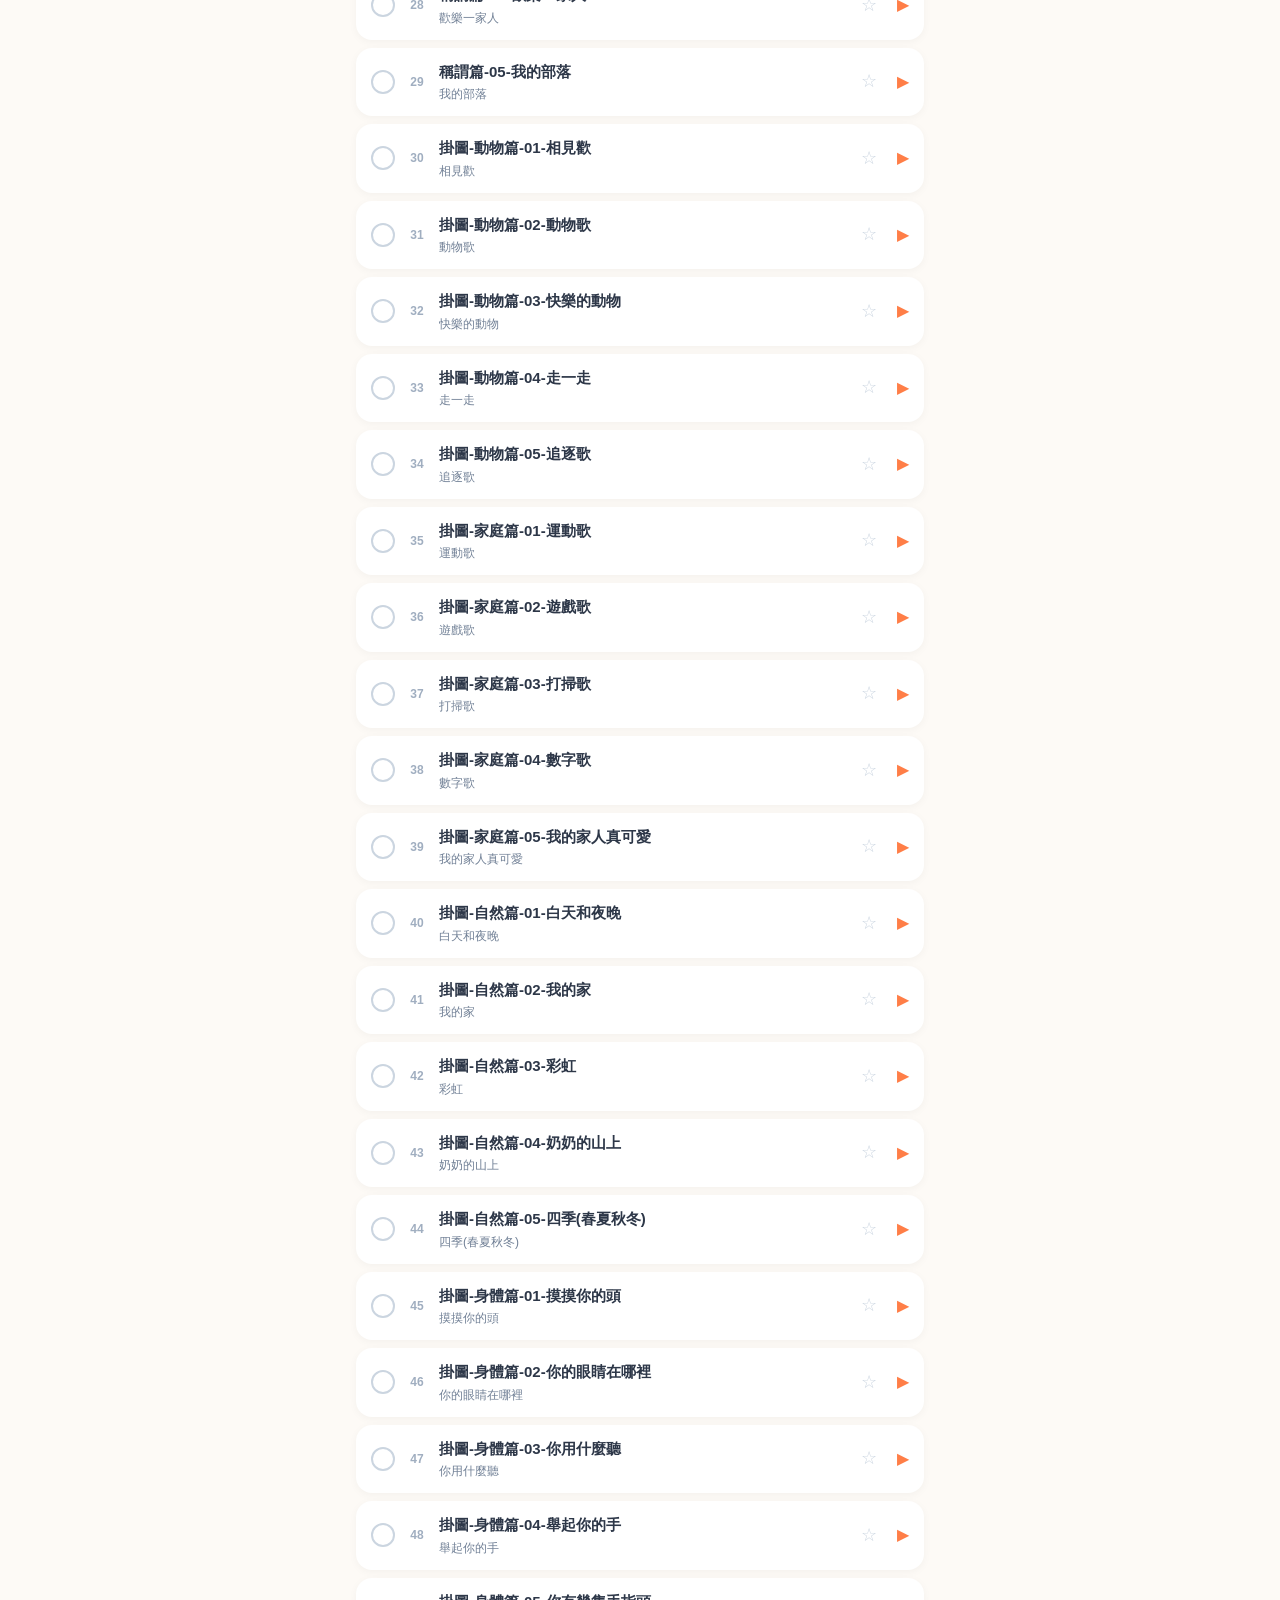
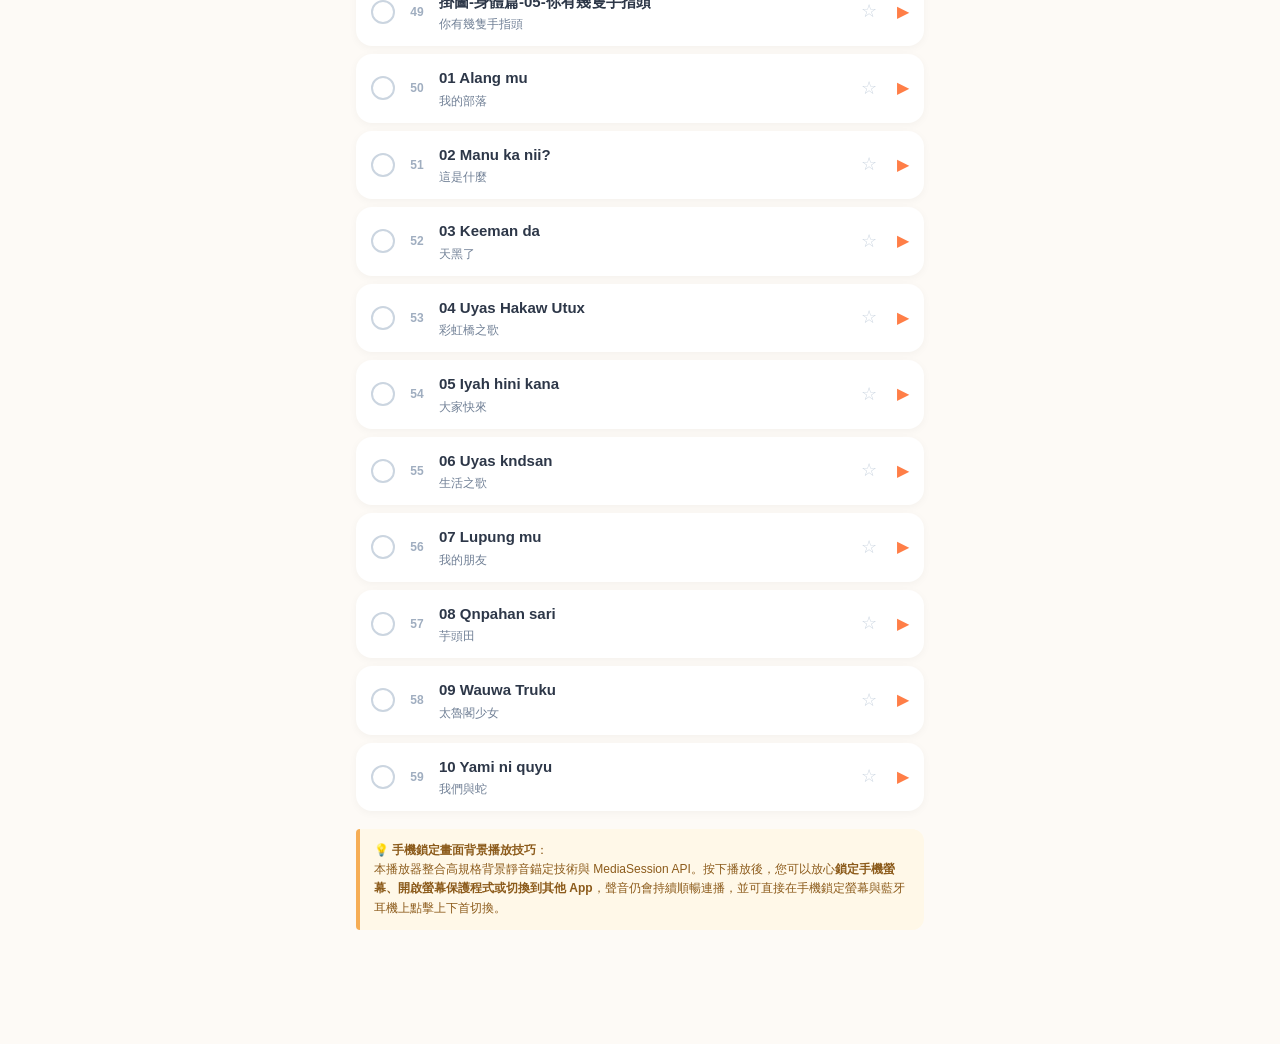
==== commit e09178d3: "fix: resolve audio truncation, audio focus conflict, auto-retry pipeline & add replay button" ====
--- a/index.html
+++ b/index.html
@@ -110,6 +110,7 @@
     <button class="ctrl-btn" id="prevBtn" title="上一首">⏮</button>
     <button class="ctrl-btn play-btn" id="playBtn" title="播放 / 暫停">▶</button>
     <button class="ctrl-btn" id="nextBtn" title="下一首">⏭</button>
+    <button class="ctrl-btn" id="replayBtn" title="從頭重播這首歌">🔄</button>
     <button class="ctrl-btn active" id="loopBtn" title="循環模式：整輪循環 🔁 / 單曲循環 🔂 / 順序播放 ➡️">🔁</button>
   </div>
 
@@ -208,9 +209,10 @@
     <div class="mini-sub" id="miniSub">-</div>
   </div>
   <div class="mini-controls">
-    <button class="mini-btn" id="miniPrevBtn">⏮</button>
-    <button class="mini-btn play" id="miniPlayBtn">▶</button>
-    <button class="mini-btn" id="miniNextBtn">⏭</button>
+    <button class="mini-btn" id="miniPrevBtn" title="上一首">⏮</button>
+    <button class="mini-btn" id="miniReplayBtn" title="從頭重播">🔄</button>
+    <button class="mini-btn play" id="miniPlayBtn" title="播放 / 暫停">▶</button>
+    <button class="mini-btn" id="miniNextBtn" title="下一首">⏭</button>
   </div>
 </div>
 
--- a/css/app.css
+++ b/css/app.css
@@ -294,17 +294,18 @@
   display: flex;
   align-items: center;
   justify-content: center;
-  gap: 16px;
-  margin: 16px 16px 0;
+  gap: 10px;
+  margin: 16px 12px 0;
+  flex-wrap: nowrap;
 }
 
 .ctrl-btn {
   background: white;
-  border: 1px solid rgba(0,0,0,0.06);
+  border: 1px solid rgba(0,0,0,0.08);
   border-radius: 50%;
-  width: 52px;
-  height: 52px;
-  font-size: 20px;
+  width: 46px;
+  height: 46px;
+  font-size: 19px;
   box-shadow: var(--shadow-sm);
   display: flex;
   align-items: center;
@@ -312,18 +313,19 @@
   cursor: pointer;
   color: var(--text-main);
   transition: all 0.15s ease;
+  flex-shrink: 0;
 }
 
 .ctrl-btn:active {
-  transform: scale(0.92);
+  transform: scale(0.90);
 }
 
 .ctrl-btn.play-btn {
-  width: 70px;
-  height: 70px;
+  width: 62px;
+  height: 62px;
   background: linear-gradient(135deg, #ff8a5c 0%, #ff6826 100%);
   color: white;
-  font-size: 28px;
+  font-size: 26px;
   box-shadow: 0 4px 14px rgba(255, 104, 38, 0.4);
   border: none;
 }
@@ -332,6 +334,19 @@
   color: var(--primary);
   border-color: var(--primary);
   background: var(--primary-light);
+}
+
+.ctrl-btn.loop-one {
+  background: #fef3c7 !important;
+  border-color: #f59e0b !important;
+  color: #b45309 !important;
+  box-shadow: 0 0 10px rgba(245, 158, 11, 0.45) !important;
+  animation: pulse-gold 2s infinite ease-in-out;
+}
+
+@keyframes pulse-gold {
+  0%, 100% { transform: scale(1); box-shadow: 0 0 10px rgba(245, 158, 11, 0.45); }
+  50% { transform: scale(1.05); box-shadow: 0 0 16px rgba(245, 158, 11, 0.7); }
 }
 
 /* Play Mode Selector */
